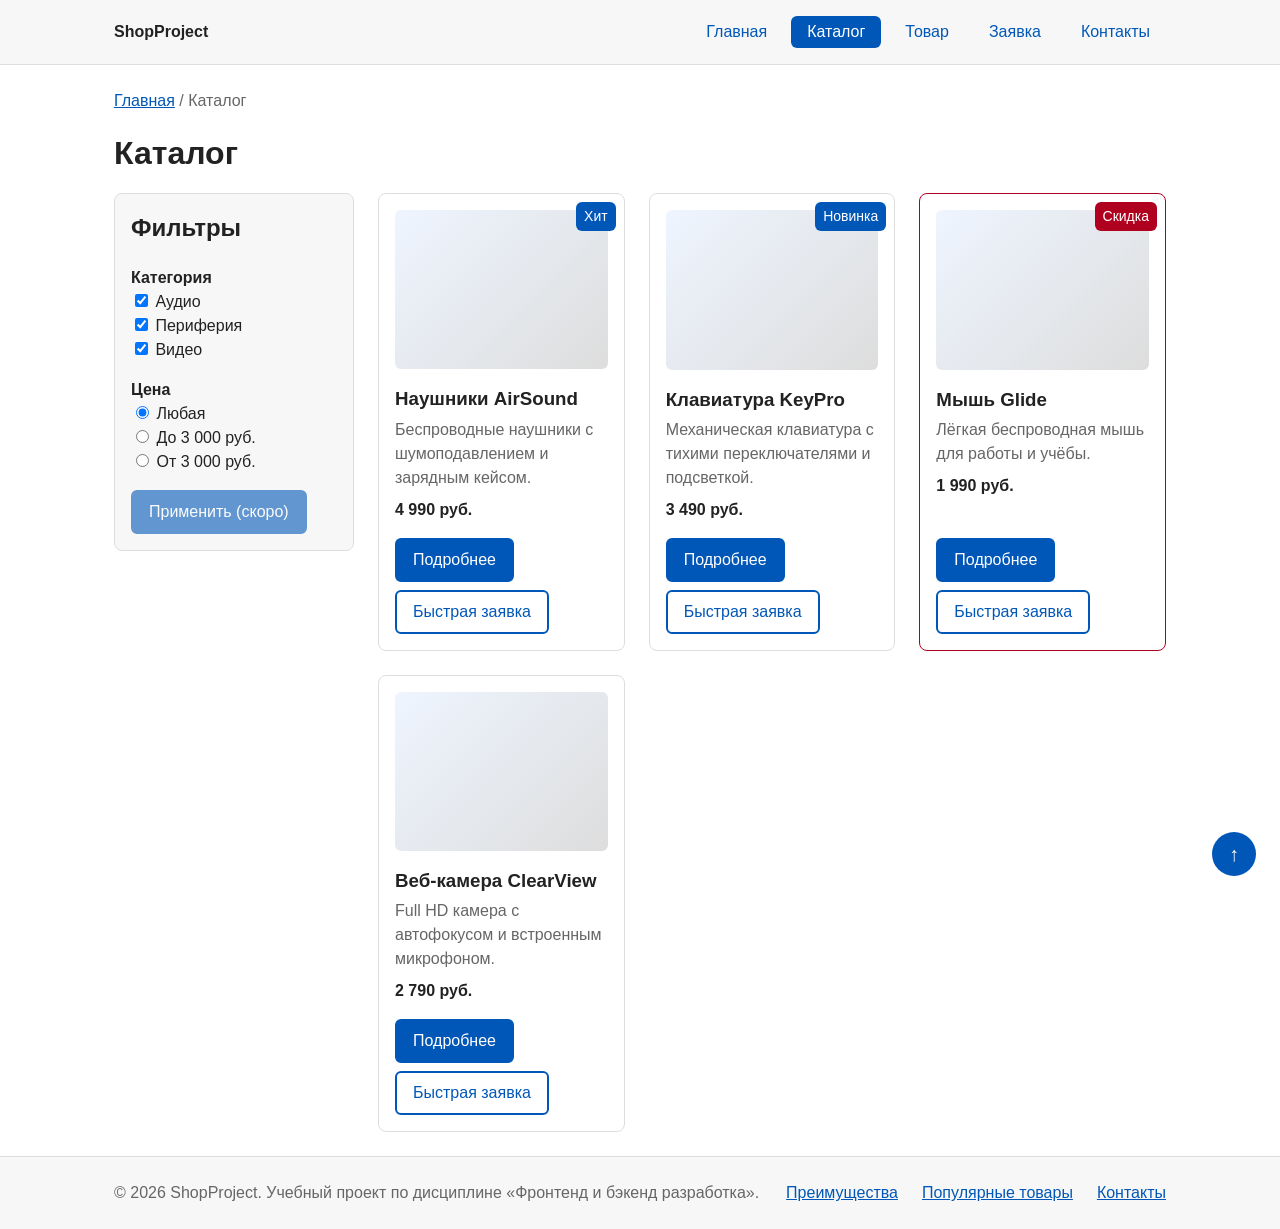
==== catalog.html @ 28d6d58a "feat: add multipage site for KR1" ====
<!DOCTYPE html>
<html lang="ru">
<head>
  <meta charset="UTF-8">
  <meta name="viewport" content="width=device-width, initial-scale=1.0">
  <title>Каталог — ShopProject</title>
  <meta name="description" content="Каталог техники: карточки товаров и фильтры.">
  <link rel="stylesheet" href="css/style.css">
  <script src="js/main.js" defer></script>
</head>
<body id="top">
  <header class="site-header">
    <div class="site-header__inner">
      <a class="site-header__logo" href="index.html">ShopProject</a>
      <nav class="site-nav" aria-label="Основная навигация">
        <ul class="site-nav__list">
          <li class="site-nav__item"><a class="site-nav__link" href="index.html">Главная</a></li>
          <li class="site-nav__item"><a class="site-nav__link site-nav__link--active" href="catalog.html" aria-current="page">Каталог</a></li>
          <li class="site-nav__item"><a class="site-nav__link" href="product.html">Товар</a></li>
          <li class="site-nav__item"><a class="site-nav__link" href="order.html">Заявка</a></li>
          <li class="site-nav__item"><a class="site-nav__link" href="contacts.html">Контакты</a></li>
        </ul>
      </nav>
    </div>
  </header>

  <main class="page">
    <nav class="breadcrumbs" aria-label="Хлебные крошки">
      <a href="index.html">Главная</a> / <span>Каталог</span>
    </nav>
    <h1 class="section__title">Каталог</h1>

    <div class="catalog">
      <aside class="filter-panel" aria-label="Фильтры">
        <h2 class="filter-panel__title">Фильтры</h2>
        <fieldset class="filter-panel__group">
          <legend class="filter-panel__legend">Категория</legend>
          <label class="filter-panel__label"><input type="checkbox" checked> Аудио</label>
          <label class="filter-panel__label"><input type="checkbox" checked> Периферия</label>
          <label class="filter-panel__label"><input type="checkbox" checked> Видео</label>
        </fieldset>
        <fieldset class="filter-panel__group">
          <legend class="filter-panel__legend">Цена</legend>
          <label class="filter-panel__label"><input type="radio" name="price" checked> Любая</label>
          <label class="filter-panel__label"><input type="radio" name="price"> До 3 000 руб.</label>
          <label class="filter-panel__label"><input type="radio" name="price"> От 3 000 руб.</label>
        </fieldset>
        <button class="button button--disabled" type="button" disabled>Применить (скоро)</button>
      </aside>

      <section class="catalog__content" aria-label="Товары">
        <div class="product-grid">
    <article class="product-card">
      <span class="product-card__badge">Хит</span>
      <div class="product-card__image" role="img" aria-label="Фото: Наушники AirSound"></div>
      <h3 class="product-card__title">Наушники AirSound</h3>
      <p class="product-card__description">Беспроводные наушники с шумоподавлением и зарядным кейсом.</p>
      <p class="product-card__price">4 990 руб.</p>
      <div class="product-card__actions">
        <a class="button product-card__button" href="product.html">Подробнее</a>
        <button class="button button--secondary" type="button" data-product="Наушники AirSound">Быстрая заявка</button>
      </div>
    </article>
    <article class="product-card">
      <span class="product-card__badge">Новинка</span>
      <div class="product-card__image" role="img" aria-label="Фото: Клавиатура KeyPro"></div>
      <h3 class="product-card__title">Клавиатура KeyPro</h3>
      <p class="product-card__description">Механическая клавиатура с тихими переключателями и подсветкой.</p>
      <p class="product-card__price">3 490 руб.</p>
      <div class="product-card__actions">
        <a class="button product-card__button" href="product.html">Подробнее</a>
        <button class="button button--secondary" type="button" data-product="Клавиатура KeyPro">Быстрая заявка</button>
      </div>
    </article>
    <article class="product-card product-card--discount">
      <span class="product-card__badge product-card__badge--sale">Скидка</span>
      <div class="product-card__image" role="img" aria-label="Фото: Мышь Glide"></div>
      <h3 class="product-card__title">Мышь Glide</h3>
      <p class="product-card__description">Лёгкая беспроводная мышь для работы и учёбы.</p>
      <p class="product-card__price">1 990 руб.</p>
      <div class="product-card__actions">
        <a class="button product-card__button" href="product.html">Подробнее</a>
        <button class="button button--secondary" type="button" data-product="Мышь Glide">Быстрая заявка</button>
      </div>
    </article>
    <article class="product-card">
      <div class="product-card__image" role="img" aria-label="Фото: Веб-камера ClearView"></div>
      <h3 class="product-card__title">Веб-камера ClearView</h3>
      <p class="product-card__description">Full HD камера с автофокусом и встроенным микрофоном.</p>
      <p class="product-card__price">2 790 руб.</p>
      <div class="product-card__actions">
        <a class="button product-card__button" href="product.html">Подробнее</a>
        <button class="button button--secondary" type="button" data-product="Веб-камера ClearView">Быстрая заявка</button>
      </div>
    </article>
        </div>
        <p class="success-message" data-success hidden>Заявка отправлена. Мы свяжемся с вами.</p>
      </section>
    </div>
  </main>

  <footer class="site-footer" id="contacts">
    <div class="site-footer__inner">
      <p class="site-footer__text">&copy; 2026 ShopProject. Учебный проект по дисциплине «Фронтенд и бэкенд разработка».</p>
      <ul class="site-footer__nav">
        <li><a href="index.html#advantages">Преимущества</a></li>
        <li><a href="index.html#popular">Популярные товары</a></li>
        <li><a href="contacts.html">Контакты</a></li>
      </ul>
    </div>
  </footer>

  <a class="to-top" href="#top" aria-label="Наверх">&uarr;</a>

  <dialog class="order-dialog" id="order-dialog" aria-labelledby="order-dialog-title">
    <h2 class="order-dialog__title" id="order-dialog-title">Быстрая заявка</h2>
    <form class="order-form" action="#" method="post" data-validate novalidate>
      <input type="hidden" name="selected-product">
      <div class="order-form__field">
        <label class="order-form__label" for="dlg-name">Имя</label>
        <input class="order-form__input" id="dlg-name" name="name" type="text" minlength="2" autocomplete="given-name" required>
      </div>
      <div class="order-form__field">
        <label class="order-form__label" for="dlg-email">E-mail</label>
        <input class="order-form__input" id="dlg-email" name="email" type="email" autocomplete="email" required>
      </div>
      <div class="order-form__field order-form__field--checkbox">
        <label class="order-form__label" for="dlg-agree"><input id="dlg-agree" name="agreement" type="checkbox" required> Я согласен на обработку данных</label>
      </div>
      <div class="order-form__actions">
        <button class="button button--secondary" type="button" data-close>Закрыть</button>
        <button class="button" type="submit">Отправить</button>
      </div>
    </form>
  </dialog>
</body>
</html>
---- css/style.css ----
/* ===============================
   1. Переменные проекта
   =============================== */

:root {
  /* Цвета */
  --color-bg: #ffffff;
  --color-text: #222222;
  --color-muted: #666666;
  --color-primary: #0057b8;
  --color-primary-dark: #003f86;
  --color-border: #dddddd;
  --color-surface: #f7f7f7;
  --color-surface-accent: #eef5ff;
  --color-danger: #b00020;
  --color-success: #168a2f;
  --color-success-bg: #eefaf0;
  --color-white: #ffffff;

  /* Отступы */
  --space-xs: 4px;
  --space-sm: 8px;
  --space-md: 16px;
  --space-lg: 24px;
  --space-xl: 32px;

  /* Скругления */
  --radius-sm: 6px;
  --radius-md: 8px;
  --radius-lg: 12px;

  /* Размеры */
  --container-width: 1100px;
  --header-height: 64px;
}


/* ===============================
   2. Базовые стили
   =============================== */

* {
  box-sizing: border-box;
}

html {
  scroll-behavior: smooth;
  scroll-padding-top: calc(var(--header-height) + var(--space-md));
}

body {
  margin: 0;
  font-family: Arial, sans-serif;
  line-height: 1.5;
  color: var(--color-text);
  background-color: var(--color-bg);
}

a {
  color: var(--color-primary);
}

a:hover {
  color: var(--color-primary-dark);
}

a:focus-visible,
button:focus-visible,
input:focus-visible,
select:focus-visible,
textarea:focus-visible {
  outline: 2px solid var(--color-primary);
  outline-offset: 3px;
}

/* Основное содержимое страницы. */
.page {
  max-width: var(--container-width);
  margin: 0 auto;
  padding: var(--space-lg);
}

.section {
  margin-bottom: var(--space-xl);
}

.section__title {
  margin: 0 0 var(--space-md);
}

.breadcrumbs {
  margin-bottom: var(--space-md);
  color: var(--color-muted);
}


/* ===============================
   3. Шапка, навигация, подвал
   =============================== */

/* Sticky-шапка остаётся наверху при прокрутке. */
.site-header {
  position: sticky;
  top: 0;
  z-index: 100;
  background-color: var(--color-surface);
  border-bottom: 1px solid var(--color-border);
}

.site-header__inner {
  display: flex;
  flex-wrap: wrap;
  align-items: center;
  justify-content: space-between;
  gap: var(--space-md);
  max-width: var(--container-width);
  min-height: var(--header-height);
  margin: 0 auto;
  padding: var(--space-sm) var(--space-lg);
}

.site-header__logo {
  font-weight: bold;
  text-decoration: none;
  color: var(--color-text);
}

.site-header__logo:hover {
  color: var(--color-primary);
}

.site-nav__list {
  display: flex;
  flex-wrap: wrap;
  gap: var(--space-sm);
  margin: 0;
  padding: 0;
  list-style: none;
}

.site-nav__link {
  display: block;
  padding: var(--space-xs) var(--space-md);
  border-radius: var(--radius-sm);
  text-decoration: none;
}

.site-nav__link:hover {
  background-color: var(--color-surface-accent);
  color: var(--color-primary-dark);
}

.site-nav__link--active,
.site-nav__link--active:hover {
  background-color: var(--color-primary);
  color: var(--color-white);
}

.site-footer {
  background-color: var(--color-surface);
  border-top: 1px solid var(--color-border);
}

.site-footer__inner {
  display: flex;
  flex-wrap: wrap;
  justify-content: space-between;
  gap: var(--space-md);
  max-width: var(--container-width);
  margin: 0 auto;
  padding: var(--space-lg);
}

.site-footer__text {
  margin: 0;
  color: var(--color-muted);
}

.site-footer__nav {
  display: flex;
  gap: var(--space-lg);
  margin: 0;
  padding: 0;
  list-style: none;
}

/* Фиксированная кнопка «Наверх». */
.to-top {
  position: fixed;
  right: var(--space-lg);
  bottom: var(--space-lg);
  z-index: 90;
  display: flex;
  align-items: center;
  justify-content: center;
  width: 44px;
  height: 44px;
  border-radius: 50%;
  background-color: var(--color-primary);
  color: var(--color-white);
  font-size: 20px;
  text-decoration: none;
}

.to-top:hover {
  background-color: var(--color-primary-dark);
  color: var(--color-white);
}


/* ===============================
   4. Кнопки
   =============================== */

.button {
  display: inline-block;
  padding: var(--space-sm) var(--space-md);
  border: 2px solid var(--color-primary);
  border-radius: var(--radius-sm);
  background-color: var(--color-primary);
  color: var(--color-white);
  font: inherit;
  text-decoration: none;
  cursor: pointer;
}

.button:hover {
  background-color: var(--color-primary-dark);
  border-color: var(--color-primary-dark);
  color: var(--color-white);
}

.button--secondary {
  background-color: var(--color-white);
  color: var(--color-primary);
}

.button--secondary:hover {
  background-color: var(--color-surface-accent);
  color: var(--color-primary-dark);
}

button:disabled,
.button--disabled {
  opacity: 0.6;
  cursor: not-allowed;
}


/* ===============================
   5. Главная страница
   =============================== */

.hero {
  margin-bottom: var(--space-xl);
  padding: var(--space-xl) var(--space-lg);
  background-color: var(--color-surface-accent);
  border-radius: var(--radius-lg);
}

.hero__title {
  margin: 0 0 var(--space-sm);
}

.hero__text {
  max-width: 60ch;
  margin: 0 0 var(--space-lg);
}

.hero__actions {
  display: flex;
  flex-wrap: wrap;
  gap: var(--space-md);
}

.advantages {
  display: grid;
  grid-template-columns: repeat(auto-fit, minmax(220px, 1fr));
  gap: var(--space-md);
  margin: 0;
  padding: 0;
  list-style: none;
}

.advantages__item {
  padding: var(--space-md);
  border-left: 4px solid var(--color-primary);
  background-color: var(--color-surface);
}

.advantages__title {
  margin: 0 0 var(--space-xs);
}

.advantages__item p {
  margin: 0;
}

.aside-info {
  padding: var(--space-lg);
  border-left: 4px solid var(--color-primary);
  background-color: var(--color-surface);
}

.aside-info__title {
  margin-top: 0;
}


/* ===============================
   6. Каталог и карточки товаров
   =============================== */

/* Сложная раскладка Grid: боковая панель фильтров + список товаров. */
.catalog {
  display: grid;
  grid-template-columns: 240px 1fr;
  gap: var(--space-lg);
  align-items: start;
}

/* Sticky-панель фильтров. */
.filter-panel {
  position: sticky;
  top: calc(var(--header-height) + var(--space-md));
  padding: var(--space-md);
  border: 1px solid var(--color-border);
  border-radius: var(--radius-md);
  background-color: var(--color-surface);
}

.filter-panel__title {
  margin-top: 0;
}

.filter-panel__group {
  margin: 0 0 var(--space-md);
  padding: 0;
  border: none;
}

.filter-panel__legend {
  padding: 0;
  font-weight: bold;
}

.filter-panel__label {
  display: block;
}

/* Сетка карточек. */
.product-grid {
  display: grid;
  grid-template-columns: repeat(auto-fill, minmax(240px, 1fr));
  gap: var(--space-lg);
}

/* relative: бейдж внутри карточки позиционируется от неё. */
.product-card {
  position: relative;
  display: flex;
  flex-direction: column;
  padding: var(--space-md);
  border: 1px solid var(--color-border);
  border-radius: var(--radius-md);
  background-color: var(--color-bg);
}

.product-card:hover {
  border-color: var(--color-primary);
}

.product-card--discount {
  border-color: var(--color-danger);
}

.product-card__badge {
  position: absolute;
  top: var(--space-sm);
  right: var(--space-sm);
  z-index: 1;
  padding: var(--space-xs) var(--space-sm);
  border-radius: var(--radius-sm);
  background-color: var(--color-primary);
  color: var(--color-white);
  font-size: 14px;
}

.product-card__badge--sale {
  background-color: var(--color-danger);
}

.product-card__image {
  aspect-ratio: 4 / 3;
  margin-bottom: var(--space-md);
  border-radius: var(--radius-sm);
  background: linear-gradient(135deg, var(--color-surface-accent), var(--color-border));
}

.product-card__title {
  margin: 0 0 var(--space-xs);
}

.product-card__description {
  margin: 0 0 var(--space-sm);
  color: var(--color-muted);
}

.product-card__price {
  margin: 0 0 var(--space-md);
  font-weight: bold;
}

.product-card__actions {
  display: flex;
  flex-wrap: wrap;
  gap: var(--space-sm);
  margin-top: auto;
}


/* ===============================
   7. Страница товара и таблица
   =============================== */

.product-detail {
  display: grid;
  grid-template-columns: 1fr 1fr;
  gap: var(--space-xl);
  margin-bottom: var(--space-xl);
}

.product-detail__image {
  aspect-ratio: 4 / 3;
  border-radius: var(--radius-lg);
  background: linear-gradient(135deg, var(--color-surface-accent), var(--color-border));
}

.product-detail__title {
  margin-top: 0;
}

.product-detail__price {
  font-size: 24px;
  font-weight: bold;
}

.spec-table {
  width: 100%;
  border-collapse: collapse;
}

.spec-table__caption {
  margin-bottom: var(--space-sm);
  font-size: 20px;
  font-weight: bold;
  text-align: left;
}

.spec-table th,
.spec-table td {
  padding: var(--space-sm) var(--space-md);
  border: 1px solid var(--color-border);
  text-align: left;
}

.spec-table thead th {
  background-color: var(--color-primary);
  color: var(--color-white);
}

.spec-table tbody th {
  width: 35%;
  background-color: var(--color-surface);
}


/* ===============================
   8. Форма и модальное окно
   =============================== */

.order-form {
  max-width: 560px;
}

.order-form__field {
  margin-bottom: var(--space-md);
}

.order-form__label {
  display: block;
  margin-bottom: var(--space-xs);
}

.order-form__input {
  width: 100%;
  padding: 10px 12px;
  border: 1px solid var(--color-border);
  border-radius: var(--radius-sm);
  font: inherit;
}

.order-form__input:hover {
  border-color: var(--color-primary);
}

/* Ошибка: селектор из двух классов-частей, чтобы перебить обычную границу. */
.order-form__input[aria-invalid="true"] {
  border-color: var(--color-danger);
}

/* У чекбокса border-color не виден, поэтому подсвечиваем рамкой и текстом. */
.order-form__field--checkbox input[aria-invalid="true"] {
  box-shadow: 0 0 0 2px var(--color-danger);
}

.order-form__label:has(input[aria-invalid="true"]) {
  color: var(--color-danger);
}

.order-form__hint {
  display: block;
  margin-top: var(--space-xs);
  color: var(--color-muted);
}

.order-form__actions {
  display: flex;
  gap: var(--space-md);
  margin-top: var(--space-lg);
}

/* dialog открывается в верхнем слое поверх страницы. */
.order-dialog {
  width: min(100% - 32px, 560px);
  padding: var(--space-lg);
  border: none;
  border-radius: var(--radius-lg);
}

.order-dialog::backdrop {
  background-color: rgba(0, 0, 0, 0.5);
}

.order-dialog__title {
  margin-top: 0;
}

.success-message {
  margin: var(--space-lg) 0;
  padding: var(--space-md);
  border-left: 4px solid var(--color-success);
  background-color: var(--color-success-bg);
}


/* ===============================
   9. Контакты
   =============================== */

.contacts {
  display: grid;
  grid-template-columns: repeat(auto-fit, minmax(280px, 1fr));
  gap: var(--space-lg);
}

.contacts__card {
  padding: var(--space-lg);
  border: 1px solid var(--color-border);
  border-radius: var(--radius-md);
}

.contacts__card--accent {
  border-color: var(--color-primary);
  background-color: var(--color-surface-accent);
}

.contacts__title {
  margin-top: 0;
}

.contacts__list {
  display: grid;
  grid-template-columns: max-content 1fr;
  gap: var(--space-sm) var(--space-lg);
  margin: 0;
}

.contacts__list dt {
  font-weight: bold;
}

.contacts__list dd {
  margin: 0;
}
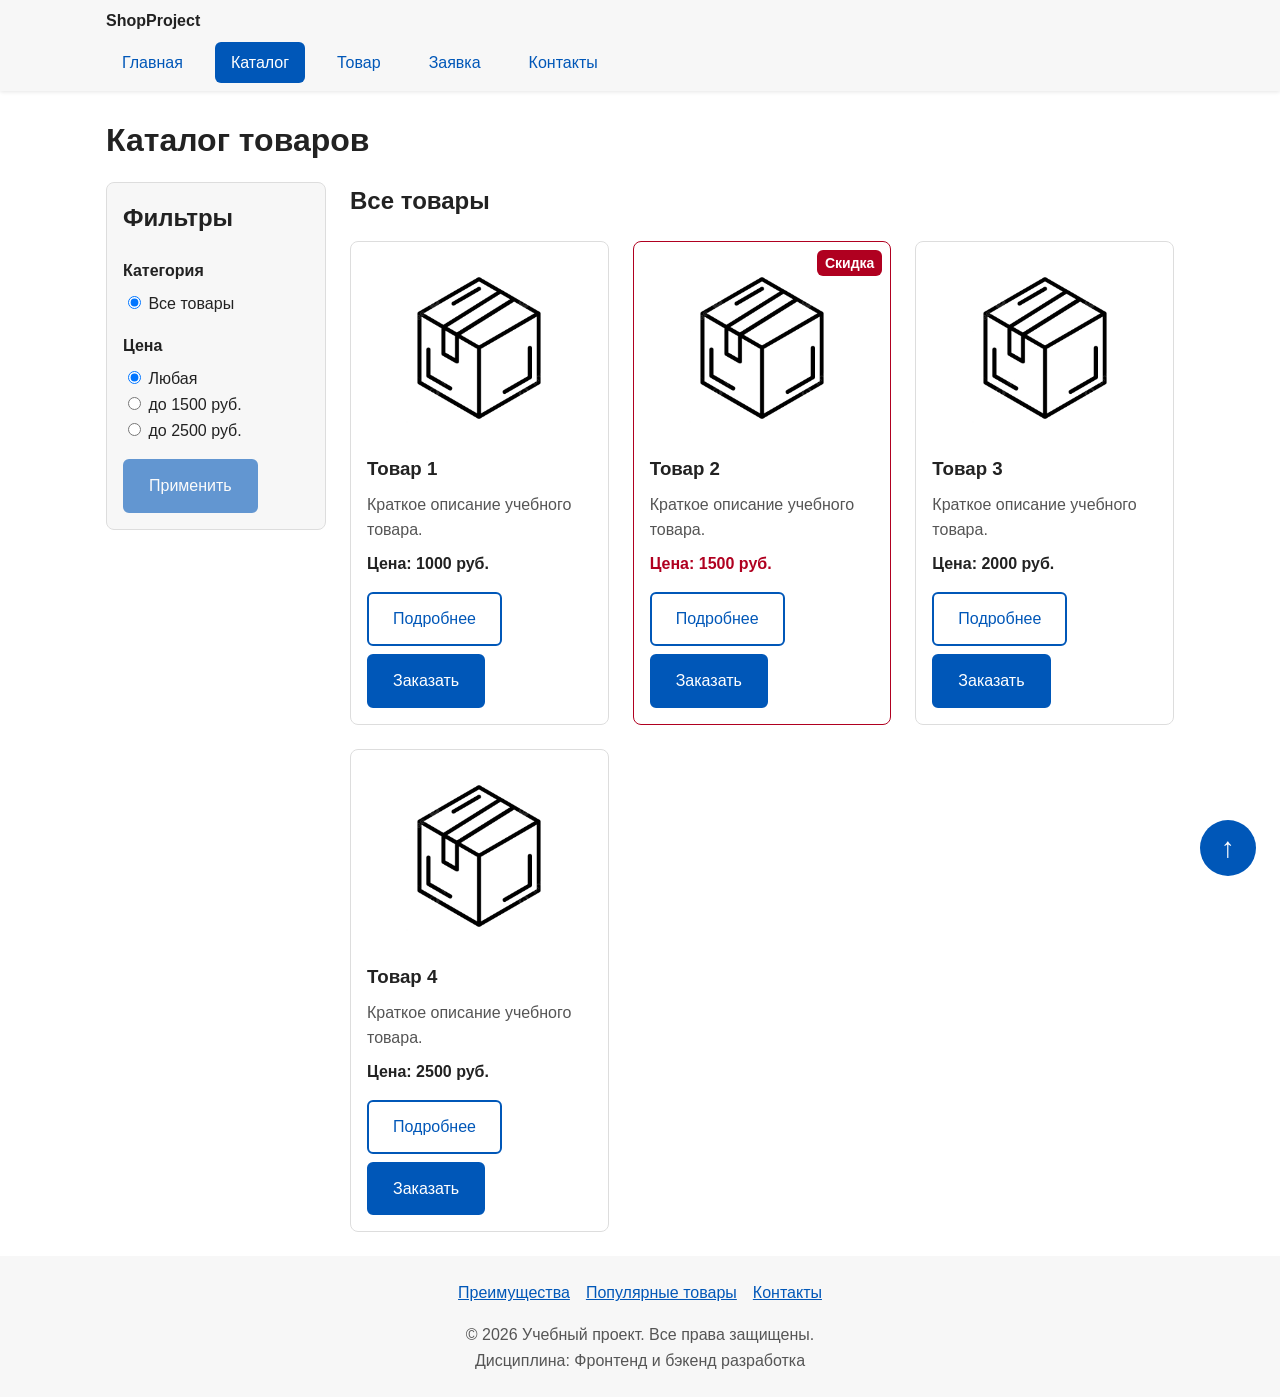
==== commit 4c1bd400: "feat: add catalog, product, order and contacts pages" ====
--- a/catalog.html
+++ b/catalog.html
@@ -3,135 +3,155 @@
 <head>
   <meta charset="UTF-8">
   <meta name="viewport" content="width=device-width, initial-scale=1.0">
-  <title>Каталог — ShopProject</title>
-  <meta name="description" content="Каталог техники: карточки товаров и фильтры.">
+  <title>Каталог — Учебный интернет-магазин</title>
+  <meta name="description" content="Каталог товаров учебного интернет-магазина: карточки товаров и блок фильтров.">
   <link rel="stylesheet" href="css/style.css">
   <script src="js/main.js" defer></script>
 </head>
-<body id="top">
-  <header class="site-header">
+<body>
+  <header class="site-header" id="top">
     <div class="site-header__inner">
       <a class="site-header__logo" href="index.html">ShopProject</a>
       <nav class="site-nav" aria-label="Основная навигация">
         <ul class="site-nav__list">
-          <li class="site-nav__item"><a class="site-nav__link" href="index.html">Главная</a></li>
-          <li class="site-nav__item"><a class="site-nav__link site-nav__link--active" href="catalog.html" aria-current="page">Каталог</a></li>
-          <li class="site-nav__item"><a class="site-nav__link" href="product.html">Товар</a></li>
-          <li class="site-nav__item"><a class="site-nav__link" href="order.html">Заявка</a></li>
-          <li class="site-nav__item"><a class="site-nav__link" href="contacts.html">Контакты</a></li>
+        <li class="site-nav__item"><a class="site-nav__link" href="index.html">Главная</a></li>
+        <li class="site-nav__item"><a class="site-nav__link site-nav__link--active" href="catalog.html" aria-current="page">Каталог</a></li>
+        <li class="site-nav__item"><a class="site-nav__link" href="product.html">Товар</a></li>
+        <li class="site-nav__item"><a class="site-nav__link" href="order.html">Заявка</a></li>
+        <li class="site-nav__item"><a class="site-nav__link" href="contacts.html">Контакты</a></li>
         </ul>
       </nav>
     </div>
   </header>
 
-  <main class="page">
-    <nav class="breadcrumbs" aria-label="Хлебные крошки">
-      <a href="index.html">Главная</a> / <span>Каталог</span>
-    </nav>
-    <h1 class="section__title">Каталог</h1>
+  <main id="main">
+    <h1 class="page-title">Каталог товаров</h1>
 
-    <div class="catalog">
-      <aside class="filter-panel" aria-label="Фильтры">
-        <h2 class="filter-panel__title">Фильтры</h2>
-        <fieldset class="filter-panel__group">
-          <legend class="filter-panel__legend">Категория</legend>
-          <label class="filter-panel__label"><input type="checkbox" checked> Аудио</label>
-          <label class="filter-panel__label"><input type="checkbox" checked> Периферия</label>
-          <label class="filter-panel__label"><input type="checkbox" checked> Видео</label>
-        </fieldset>
-        <fieldset class="filter-panel__group">
-          <legend class="filter-panel__legend">Цена</legend>
-          <label class="filter-panel__label"><input type="radio" name="price" checked> Любая</label>
-          <label class="filter-panel__label"><input type="radio" name="price"> До 3 000 руб.</label>
-          <label class="filter-panel__label"><input type="radio" name="price"> От 3 000 руб.</label>
-        </fieldset>
-        <button class="button button--disabled" type="button" disabled>Применить (скоро)</button>
+    <div class="catalog-layout">
+      <aside class="filters" aria-labelledby="filters-title">
+        <h2 class="filters__title" id="filters-title">Фильтры</h2>
+        <form class="filters__form" action="#" method="get">
+          <fieldset class="filters__group">
+            <legend class="filters__legend">Категория</legend>
+            <label class="filters__option"><input type="radio" name="category" value="all" checked> Все товары</label>
+          </fieldset>
+          <fieldset class="filters__group">
+            <legend class="filters__legend">Цена</legend>
+            <label class="filters__option"><input type="radio" name="price" value="any" checked> Любая</label>
+            <label class="filters__option"><input type="radio" name="price" value="1500"> до 1500 руб.</label>
+            <label class="filters__option"><input type="radio" name="price" value="2500"> до 2500 руб.</label>
+          </fieldset>
+          <button class="button" type="submit" disabled>Применить</button>
+        </form>
       </aside>
 
-      <section class="catalog__content" aria-label="Товары">
+      <section class="catalog" aria-labelledby="catalog-title">
+        <h2 class="catalog__title" id="catalog-title">Все товары</h2>
         <div class="product-grid">
-    <article class="product-card">
-      <span class="product-card__badge">Хит</span>
-      <div class="product-card__image" role="img" aria-label="Фото: Наушники AirSound"></div>
-      <h3 class="product-card__title">Наушники AirSound</h3>
-      <p class="product-card__description">Беспроводные наушники с шумоподавлением и зарядным кейсом.</p>
-      <p class="product-card__price">4 990 руб.</p>
-      <div class="product-card__actions">
-        <a class="button product-card__button" href="product.html">Подробнее</a>
-        <button class="button button--secondary" type="button" data-product="Наушники AirSound">Быстрая заявка</button>
-      </div>
-    </article>
-    <article class="product-card">
-      <span class="product-card__badge">Новинка</span>
-      <div class="product-card__image" role="img" aria-label="Фото: Клавиатура KeyPro"></div>
-      <h3 class="product-card__title">Клавиатура KeyPro</h3>
-      <p class="product-card__description">Механическая клавиатура с тихими переключателями и подсветкой.</p>
-      <p class="product-card__price">3 490 руб.</p>
-      <div class="product-card__actions">
-        <a class="button product-card__button" href="product.html">Подробнее</a>
-        <button class="button button--secondary" type="button" data-product="Клавиатура KeyPro">Быстрая заявка</button>
-      </div>
-    </article>
-    <article class="product-card product-card--discount">
-      <span class="product-card__badge product-card__badge--sale">Скидка</span>
-      <div class="product-card__image" role="img" aria-label="Фото: Мышь Glide"></div>
-      <h3 class="product-card__title">Мышь Glide</h3>
-      <p class="product-card__description">Лёгкая беспроводная мышь для работы и учёбы.</p>
-      <p class="product-card__price">1 990 руб.</p>
-      <div class="product-card__actions">
-        <a class="button product-card__button" href="product.html">Подробнее</a>
-        <button class="button button--secondary" type="button" data-product="Мышь Glide">Быстрая заявка</button>
-      </div>
-    </article>
-    <article class="product-card">
-      <div class="product-card__image" role="img" aria-label="Фото: Веб-камера ClearView"></div>
-      <h3 class="product-card__title">Веб-камера ClearView</h3>
-      <p class="product-card__description">Full HD камера с автофокусом и встроенным микрофоном.</p>
-      <p class="product-card__price">2 790 руб.</p>
-      <div class="product-card__actions">
-        <a class="button product-card__button" href="product.html">Подробнее</a>
-        <button class="button button--secondary" type="button" data-product="Веб-камера ClearView">Быстрая заявка</button>
-      </div>
-    </article>
+      <article class="product-card">
+        <img class="product-card__image" src="images/product.png" alt="Товар 1" width="300" height="200">
+        <h3 class="product-card__title">Товар 1</h3>
+        <p class="product-card__description">Краткое описание учебного товара.</p>
+        <p class="product-card__price">Цена: 1000 руб.</p>
+        <div class="product-card__actions">
+          <a class="button button--secondary" href="product.html">Подробнее</a>
+          <button class="button product-card__button" type="button" data-product="Товар 1">Заказать</button>
         </div>
-        <p class="success-message" data-success hidden>Заявка отправлена. Мы свяжемся с вами.</p>
+      </article>
+      <article class="product-card product-card--discount">
+        <span class="product-card__badge">Скидка</span>
+        <img class="product-card__image" src="images/product.png" alt="Товар 2" width="300" height="200">
+        <h3 class="product-card__title">Товар 2</h3>
+        <p class="product-card__description">Краткое описание учебного товара.</p>
+        <p class="product-card__price">Цена: 1500 руб.</p>
+        <div class="product-card__actions">
+          <a class="button button--secondary" href="product.html">Подробнее</a>
+          <button class="button product-card__button" type="button" data-product="Товар 2">Заказать</button>
+        </div>
+      </article>
+      <article class="product-card">
+        <img class="product-card__image" src="images/product.png" alt="Товар 3" width="300" height="200">
+        <h3 class="product-card__title">Товар 3</h3>
+        <p class="product-card__description">Краткое описание учебного товара.</p>
+        <p class="product-card__price">Цена: 2000 руб.</p>
+        <div class="product-card__actions">
+          <a class="button button--secondary" href="product.html">Подробнее</a>
+          <button class="button product-card__button" type="button" data-product="Товар 3">Заказать</button>
+        </div>
+      </article>
+      <article class="product-card">
+        <img class="product-card__image" src="images/product.png" alt="Товар 4" width="300" height="200">
+        <h3 class="product-card__title">Товар 4</h3>
+        <p class="product-card__description">Краткое описание учебного товара.</p>
+        <p class="product-card__price">Цена: 2500 руб.</p>
+        <div class="product-card__actions">
+          <a class="button button--secondary" href="product.html">Подробнее</a>
+          <button class="button product-card__button" type="button" data-product="Товар 4">Заказать</button>
+        </div>
+      </article>
+        </div>
       </section>
     </div>
   </main>
 
   <footer class="site-footer" id="contacts">
     <div class="site-footer__inner">
-      <p class="site-footer__text">&copy; 2026 ShopProject. Учебный проект по дисциплине «Фронтенд и бэкенд разработка».</p>
-      <ul class="site-footer__nav">
-        <li><a href="index.html#advantages">Преимущества</a></li>
-        <li><a href="index.html#popular">Популярные товары</a></li>
-        <li><a href="contacts.html">Контакты</a></li>
-      </ul>
+      <nav class="site-footer__nav" aria-label="Быстрые ссылки">
+        <a class="site-footer__link" href="index.html#advantages">Преимущества</a>
+        <a class="site-footer__link" href="index.html#popular">Популярные товары</a>
+        <a class="site-footer__link" href="index.html#contacts">Контакты</a>
+      </nav>
+      <p class="site-footer__text">&copy; 2026 Учебный проект. Все права защищены.</p>
+      <p class="site-footer__text">Дисциплина: Фронтенд и бэкенд разработка</p>
     </div>
   </footer>
-
   <a class="to-top" href="#top" aria-label="Наверх">&uarr;</a>
 
   <dialog class="order-dialog" id="order-dialog" aria-labelledby="order-dialog-title">
-    <h2 class="order-dialog__title" id="order-dialog-title">Быстрая заявка</h2>
-    <form class="order-form" action="#" method="post" data-validate novalidate>
-      <input type="hidden" name="selected-product">
-      <div class="order-form__field">
-        <label class="order-form__label" for="dlg-name">Имя</label>
-        <input class="order-form__input" id="dlg-name" name="name" type="text" minlength="2" autocomplete="given-name" required>
-      </div>
-      <div class="order-form__field">
-        <label class="order-form__label" for="dlg-email">E-mail</label>
-        <input class="order-form__input" id="dlg-email" name="email" type="email" autocomplete="email" required>
-      </div>
-      <div class="order-form__field order-form__field--checkbox">
-        <label class="order-form__label" for="dlg-agree"><input id="dlg-agree" name="agreement" type="checkbox" required> Я согласен на обработку данных</label>
-      </div>
-      <div class="order-form__actions">
-        <button class="button button--secondary" type="button" data-close>Закрыть</button>
-        <button class="button" type="submit">Отправить</button>
-      </div>
-    </form>
+    <h2 class="order-dialog__title" id="order-dialog-title">Оформление заявки</h2>
+    <form class="order-form" id="dlg-form" action="#" method="post">
+    <input id="selected-product" name="selected-product" type="hidden">
+    <div class="order-form__field">
+      <label class="order-form__label" for="dlg-name">Имя</label>
+      <input class="order-form__input" id="dlg-name" name="name" type="text" placeholder="Введите ваше имя" minlength="2" autocomplete="given-name" required>
+    </div>
+    <div class="order-form__field">
+      <label class="order-form__label" for="dlg-email">E-mail</label>
+      <input class="order-form__input" id="dlg-email" name="email" type="email" placeholder="example@mail.ru" autocomplete="email" required>
+    </div>
+    <div class="order-form__field">
+      <label class="order-form__label" for="dlg-phone">Телефон</label>
+      <input class="order-form__input" id="dlg-phone" name="phone" type="tel" inputmode="tel" placeholder="+7 (900) 000-00-00" pattern="^\+7 \(\d{3}\) \d{3}-\d{2}-\d{2}$" autocomplete="tel" required>
+      <small class="order-form__hint">Формат: +7 (900) 000-00-00</small>
+    </div>
+    <div class="order-form__field">
+      <label class="order-form__label" for="dlg-date">Дата связи</label>
+      <input class="order-form__input" id="dlg-date" name="date" type="date">
+    </div>
+    <div class="order-form__field">
+      <label class="order-form__label" for="dlg-topic">Тема заявки</label>
+      <select class="order-form__input" id="dlg-topic" name="topic" required>
+        <option value="">Выберите тему</option>
+        <option value="product">Заказ товара</option>
+        <option value="consultation">Консультация</option>
+        <option value="delivery">Доставка</option>
+      </select>
+    </div>
+    <div class="order-form__field">
+      <label class="order-form__label" for="dlg-comment">Комментарий</label>
+      <textarea class="order-form__input" id="dlg-comment" name="comment" rows="4" placeholder="Укажите дополнительную информацию"></textarea>
+    </div>
+    <div class="order-form__field order-form__field--checkbox">
+      <input id="dlg-agreement" name="agreement" type="checkbox" required>
+      <label class="order-form__label" for="dlg-agreement">Я согласен на обработку данных</label>
+    </div>
+    <div class="order-form__actions">
+      <button class="button button--secondary" type="button" id="close-order-dialog">Закрыть</button>
+      <button class="button" type="submit">Отправить заявку</button>
+    </div>
+  </form>
   </dialog>
+
+  <p class="success-message" id="success-message" role="status" hidden>Форма успешно отправлена!</p>
 </body>
 </html>
--- a/css/style.css
+++ b/css/style.css
@@ -1,71 +1,58 @@
-/* ===============================
-   1. Переменные проекта
-   =============================== */
-
+/* ===== Переменные ===== */
 :root {
-  /* Цвета */
   --color-bg: #ffffff;
+  --color-surface: #f7f7f7;
+  --color-hero: #eef5ff;
   --color-text: #222222;
-  --color-muted: #666666;
+  --color-muted: #555555;
   --color-primary: #0057b8;
   --color-primary-dark: #003f86;
   --color-border: #dddddd;
-  --color-surface: #f7f7f7;
-  --color-surface-accent: #eef5ff;
   --color-danger: #b00020;
-  --color-success: #168a2f;
-  --color-success-bg: #eefaf0;
-  --color-white: #ffffff;
-
-  /* Отступы */
-  --space-xs: 4px;
+  --color-success: #1b6e3c;
   --space-sm: 8px;
   --space-md: 16px;
   --space-lg: 24px;
-  --space-xl: 32px;
-
-  /* Скругления */
   --radius-sm: 6px;
   --radius-md: 8px;
-  --radius-lg: 12px;
-
-  /* Размеры */
-  --container-width: 1100px;
-  --header-height: 64px;
-}
-
-
-/* ===============================
-   2. Базовые стили
-   =============================== */
-
-* {
+}
+
+/* ===== Базовые стили ===== */
+*,
+*::before,
+*::after {
   box-sizing: border-box;
 }
 
 html {
   scroll-behavior: smooth;
-  scroll-padding-top: calc(var(--header-height) + var(--space-md));
+  scroll-padding-top: 130px;
 }
 
 body {
+  display: flex;
+  flex-direction: column;
+  min-height: 100vh;
   margin: 0;
   font-family: Arial, sans-serif;
-  line-height: 1.5;
   color: var(--color-text);
   background-color: var(--color-bg);
+  line-height: 1.6;
+}
+
+main {
+  flex: 1;
+  width: 100%;
+  max-width: 1100px;
+  margin: 0 auto;
+  padding: var(--space-lg) var(--space-md);
 }
 
 a {
   color: var(--color-primary);
 }
 
-a:hover {
-  color: var(--color-primary-dark);
-}
-
 a:focus-visible,
-button:focus-visible,
 input:focus-visible,
 select:focus-visible,
 textarea:focus-visible {
@@ -73,66 +60,34 @@
   outline-offset: 3px;
 }
 
-/* Основное содержимое страницы. */
-.page {
-  max-width: var(--container-width);
-  margin: 0 auto;
-  padding: var(--space-lg);
-}
-
-.section {
-  margin-bottom: var(--space-xl);
-}
-
-.section__title {
-  margin: 0 0 var(--space-md);
-}
-
-.breadcrumbs {
-  margin-bottom: var(--space-md);
-  color: var(--color-muted);
-}
-
-
-/* ===============================
-   3. Шапка, навигация, подвал
-   =============================== */
-
-/* Sticky-шапка остаётся наверху при прокрутке. */
+/* ===== Шапка (sticky) ===== */
 .site-header {
   position: sticky;
   top: 0;
   z-index: 100;
   background-color: var(--color-surface);
-  border-bottom: 1px solid var(--color-border);
+  box-shadow: 0 1px 4px rgba(0, 0, 0, 0.1);
 }
 
 .site-header__inner {
+  max-width: 1100px;
+  margin: 0 auto;
+  padding: var(--space-sm) var(--space-md);
+}
+
+.site-header__logo {
+  display: inline-block;
+  margin-bottom: var(--space-sm);
+  font-weight: 700;
+  color: var(--color-text);
+  text-decoration: none;
+}
+
+/* ===== Навигация (Flexbox) ===== */
+.site-nav__list {
   display: flex;
   flex-wrap: wrap;
-  align-items: center;
-  justify-content: space-between;
   gap: var(--space-md);
-  max-width: var(--container-width);
-  min-height: var(--header-height);
-  margin: 0 auto;
-  padding: var(--space-sm) var(--space-lg);
-}
-
-.site-header__logo {
-  font-weight: bold;
-  text-decoration: none;
-  color: var(--color-text);
-}
-
-.site-header__logo:hover {
-  color: var(--color-primary);
-}
-
-.site-nav__list {
-  display: flex;
-  flex-wrap: wrap;
-  gap: var(--space-sm);
   margin: 0;
   padding: 0;
   list-style: none;
@@ -140,300 +95,404 @@
 
 .site-nav__link {
   display: block;
-  padding: var(--space-xs) var(--space-md);
+  padding: var(--space-sm) var(--space-md);
+  text-decoration: none;
   border-radius: var(--radius-sm);
-  text-decoration: none;
 }
 
 .site-nav__link:hover {
-  background-color: var(--color-surface-accent);
-  color: var(--color-primary-dark);
-}
-
-.site-nav__link--active,
+  background-color: var(--color-hero);
+}
+
+.site-nav__link--active {
+  color: #ffffff;
+  background-color: var(--color-primary);
+}
+
 .site-nav__link--active:hover {
-  background-color: var(--color-primary);
-  color: var(--color-white);
-}
-
+  background-color: var(--color-primary-dark);
+}
+
+/* ===== Подвал ===== */
 .site-footer {
+  padding: var(--space-lg) var(--space-md);
+  text-align: center;
+  color: var(--color-muted);
   background-color: var(--color-surface);
-  border-top: 1px solid var(--color-border);
-}
-
-.site-footer__inner {
-  display: flex;
+}
+
+.site-footer__nav {
+  display: flex;
+  justify-content: center;
   flex-wrap: wrap;
-  justify-content: space-between;
   gap: var(--space-md);
-  max-width: var(--container-width);
-  margin: 0 auto;
-  padding: var(--space-lg);
+  margin-bottom: var(--space-md);
 }
 
 .site-footer__text {
   margin: 0;
+}
+
+/* ===== Кнопки ===== */
+.button {
+  display: inline-block;
+  padding: 12px var(--space-lg);
+  font: inherit;
+  color: #ffffff;
+  text-decoration: none;
+  background-color: var(--color-primary);
+  border: 2px solid var(--color-primary);
+  border-radius: var(--radius-sm);
+  cursor: pointer;
+}
+
+.button:hover {
+  background-color: var(--color-primary-dark);
+  border-color: var(--color-primary-dark);
+}
+
+.button:focus-visible {
+  outline: 2px solid var(--color-primary);
+  outline-offset: 3px;
+}
+
+.button--secondary {
+  color: var(--color-primary);
+  background-color: transparent;
+}
+
+.button--secondary:hover {
+  color: #ffffff;
+}
+
+button:disabled,
+.button--disabled {
+  opacity: 0.6;
+  cursor: not-allowed;
+}
+
+button:disabled:hover {
+  background-color: var(--color-primary);
+  border-color: var(--color-primary);
+}
+
+/* ===== Секции ===== */
+.hero {
+  padding: var(--space-lg) calc(var(--space-lg) + 6px);
+  margin-bottom: var(--space-lg);
+  background-color: var(--color-hero);
+  border-radius: var(--radius-md);
+}
+
+.hero__title {
+  margin-top: 0;
+}
+
+.section {
+  margin-bottom: var(--space-lg);
+}
+
+.section__title,
+.page-title {
+  margin: 0 0 var(--space-md);
+}
+
+.advantages {
+  padding-left: var(--space-lg);
+}
+
+.aside-info {
+  padding: var(--space-md) var(--space-lg);
+  background-color: var(--color-surface);
+  border-left: 4px solid var(--color-primary);
+}
+
+.aside-info__title {
+  margin-top: 0;
+}
+
+/* ===== Карточки (Grid + позиционирование) ===== */
+.product-grid {
+  display: grid;
+  grid-template-columns: repeat(auto-fit, minmax(220px, 1fr));
+  gap: var(--space-lg);
+}
+
+.product-card {
+  position: relative;
+  display: flex;
+  flex-direction: column;
+  padding: var(--space-md);
+  border: 1px solid var(--color-border);
+  border-radius: var(--radius-md);
+}
+
+.product-card:hover {
+  border-color: var(--color-primary);
+}
+
+.product-card__image {
+  display: block;
+  width: 100%;
+  height: 180px;
+  margin-bottom: var(--space-md);
+  object-fit: contain;
+  background-color: var(--color-bg);
+}
+
+.product-card__title {
+  margin: 0 0 var(--space-sm);
+}
+
+.product-card__description {
+  margin: 0 0 var(--space-sm);
   color: var(--color-muted);
 }
 
-.site-footer__nav {
-  display: flex;
-  gap: var(--space-lg);
+.product-card__price {
+  margin: 0 0 var(--space-md);
+  font-weight: 700;
+}
+
+.product-card__actions {
+  display: flex;
+  flex-wrap: wrap;
+  gap: var(--space-sm);
+  margin-top: auto;
+}
+
+.product-card__badge {
+  position: absolute;
+  top: var(--space-sm);
+  right: var(--space-sm);
+  padding: 2px var(--space-sm);
+  font-size: 0.875rem;
+  font-weight: 700;
+  color: #ffffff;
+  background-color: var(--color-danger);
+  border-radius: var(--radius-sm);
+}
+
+.product-card--discount {
+  border-color: var(--color-danger);
+}
+
+.product-card--discount:hover {
+  border-color: var(--color-danger);
+}
+
+.product-card--discount .product-card__price {
+  color: var(--color-danger);
+}
+
+/* ===== Таблица ===== */
+.table-wrap {
+  overflow-x: auto;
+}
+
+.data-table {
+  width: 100%;
+  border-collapse: collapse;
+}
+
+.data-table__caption {
+  padding: var(--space-sm) 0;
+  font-weight: 700;
+  text-align: left;
+}
+
+.data-table th,
+.data-table td {
+  padding: var(--space-sm) var(--space-md);
+  text-align: left;
+  border: 1px solid var(--color-border);
+}
+
+.data-table thead th {
+  color: #ffffff;
+  background-color: var(--color-primary);
+}
+
+.data-table tbody th {
+  background-color: var(--color-surface);
+}
+
+.data-table tbody tr:hover td {
+  background-color: var(--color-hero);
+}
+
+/* ===== Форма ===== */
+.order-form {
+  max-width: 560px;
+}
+
+.order-form__field {
+  display: flex;
+  flex-direction: column;
+  gap: 4px;
+  margin-bottom: var(--space-md);
+}
+
+.order-form__field--checkbox {
+  flex-direction: row;
+  align-items: center;
+  gap: var(--space-sm);
+}
+
+.order-form__label {
+  font-weight: 700;
+}
+
+.order-form__input {
+  width: 100%;
+  padding: 10px 12px;
+  font: inherit;
+  border: 1px solid var(--color-muted);
+  border-radius: var(--radius-sm);
+}
+
+.order-form__input:hover {
+  border-color: var(--color-primary);
+}
+
+.order-form__input:user-invalid {
+  border-color: var(--color-danger);
+}
+
+.order-form__hint {
+  color: var(--color-muted);
+}
+
+.order-form__actions {
+  display: flex;
+  flex-wrap: wrap;
+  gap: var(--space-sm);
+}
+
+/* ===== Модальное окно (<dialog>) ===== */
+.order-dialog {
+  width: min(560px, 92vw);
+  max-height: 92vh;
+  padding: var(--space-lg);
+  border: 0;
+  border-radius: var(--radius-md);
+}
+
+.order-dialog::backdrop {
+  background-color: rgba(0, 0, 0, 0.55);
+}
+
+.order-dialog__title {
+  margin-top: 0;
+}
+
+/* ===== Контакты ===== */
+.contact-list {
+  display: grid;
+  grid-template-columns: max-content 1fr;
+  gap: var(--space-sm) var(--space-lg);
+  margin: 0 0 var(--space-lg);
+}
+
+.contact-list__term {
+  font-weight: 700;
+}
+
+.contact-list__value {
   margin: 0;
-  padding: 0;
-  list-style: none;
-}
-
-/* Фиксированная кнопка «Наверх». */
+}
+
+/* ===== Фиксированные элементы ===== */
 .to-top {
   position: fixed;
   right: var(--space-lg);
   bottom: var(--space-lg);
   z-index: 90;
   display: flex;
+  justify-content: center;
   align-items: center;
-  justify-content: center;
-  width: 44px;
-  height: 44px;
+  width: 56px;
+  height: 56px;
+  font-size: 1.75rem;
+  color: #ffffff;
+  text-decoration: none;
+  background-color: var(--color-primary);
   border-radius: 50%;
-  background-color: var(--color-primary);
-  color: var(--color-white);
-  font-size: 20px;
-  text-decoration: none;
 }
 
 .to-top:hover {
   background-color: var(--color-primary-dark);
-  color: var(--color-white);
-}
-
-
-/* ===============================
-   4. Кнопки
-   =============================== */
-
-.button {
-  display: inline-block;
-  padding: var(--space-sm) var(--space-md);
-  border: 2px solid var(--color-primary);
-  border-radius: var(--radius-sm);
-  background-color: var(--color-primary);
-  color: var(--color-white);
-  font: inherit;
-  text-decoration: none;
-  cursor: pointer;
-}
-
-.button:hover {
-  background-color: var(--color-primary-dark);
-  border-color: var(--color-primary-dark);
-  color: var(--color-white);
-}
-
-.button--secondary {
-  background-color: var(--color-white);
-  color: var(--color-primary);
-}
-
-.button--secondary:hover {
-  background-color: var(--color-surface-accent);
-  color: var(--color-primary-dark);
-}
-
-button:disabled,
-.button--disabled {
-  opacity: 0.6;
-  cursor: not-allowed;
-}
-
-
-/* ===============================
-   5. Главная страница
-   =============================== */
-
-.hero {
-  margin-bottom: var(--space-xl);
-  padding: var(--space-xl) var(--space-lg);
-  background-color: var(--color-surface-accent);
-  border-radius: var(--radius-lg);
-}
-
-.hero__title {
-  margin: 0 0 var(--space-sm);
-}
-
-.hero__text {
-  max-width: 60ch;
-  margin: 0 0 var(--space-lg);
-}
-
-.hero__actions {
-  display: flex;
-  flex-wrap: wrap;
-  gap: var(--space-md);
-}
-
-.advantages {
+}
+
+.success-message {
+  position: fixed;
+  left: 50%;
+  bottom: var(--space-lg);
+  z-index: 200;
+  margin: 0;
+  padding: var(--space-md) var(--space-lg);
+  color: #ffffff;
+  background-color: var(--color-success);
+  border-radius: var(--radius-md);
+  transform: translateX(-50%);
+}
+
+.success-message[hidden] {
+  display: none;
+}
+
+/* ===== Каталог: фильтры + карточки (сложный Grid-блок) ===== */
+.catalog-layout {
   display: grid;
-  grid-template-columns: repeat(auto-fit, minmax(220px, 1fr));
-  gap: var(--space-md);
-  margin: 0;
-  padding: 0;
-  list-style: none;
-}
-
-.advantages__item {
-  padding: var(--space-md);
-  border-left: 4px solid var(--color-primary);
-  background-color: var(--color-surface);
-}
-
-.advantages__title {
-  margin: 0 0 var(--space-xs);
-}
-
-.advantages__item p {
-  margin: 0;
-}
-
-.aside-info {
-  padding: var(--space-lg);
-  border-left: 4px solid var(--color-primary);
-  background-color: var(--color-surface);
-}
-
-.aside-info__title {
-  margin-top: 0;
-}
-
-
-/* ===============================
-   6. Каталог и карточки товаров
-   =============================== */
-
-/* Сложная раскладка Grid: боковая панель фильтров + список товаров. */
-.catalog {
-  display: grid;
-  grid-template-columns: 240px 1fr;
+  grid-template-columns: 220px 1fr;
   gap: var(--space-lg);
   align-items: start;
 }
 
-/* Sticky-панель фильтров. */
-.filter-panel {
+.filters {
   position: sticky;
-  top: calc(var(--header-height) + var(--space-md));
+  top: 130px;
   padding: var(--space-md);
+  background-color: var(--color-surface);
   border: 1px solid var(--color-border);
   border-radius: var(--radius-md);
-  background-color: var(--color-surface);
-}
-
-.filter-panel__title {
+}
+
+.filters__title,
+.catalog__title {
   margin-top: 0;
 }
 
-.filter-panel__group {
+.filters__group {
   margin: 0 0 var(--space-md);
   padding: 0;
-  border: none;
-}
-
-.filter-panel__legend {
+  border: 0;
+}
+
+.filters__legend {
+  margin-bottom: var(--space-sm);
   padding: 0;
-  font-weight: bold;
-}
-
-.filter-panel__label {
+  font-weight: 700;
+}
+
+.filters__option {
   display: block;
 }
 
-/* Сетка карточек. */
-.product-grid {
-  display: grid;
-  grid-template-columns: repeat(auto-fill, minmax(240px, 1fr));
-  gap: var(--space-lg);
-}
-
-/* relative: бейдж внутри карточки позиционируется от неё. */
-.product-card {
-  position: relative;
-  display: flex;
-  flex-direction: column;
-  padding: var(--space-md);
-  border: 1px solid var(--color-border);
-  border-radius: var(--radius-md);
-  background-color: var(--color-bg);
-}
-
-.product-card:hover {
-  border-color: var(--color-primary);
-}
-
-.product-card--discount {
-  border-color: var(--color-danger);
-}
-
-.product-card__badge {
-  position: absolute;
-  top: var(--space-sm);
-  right: var(--space-sm);
-  z-index: 1;
-  padding: var(--space-xs) var(--space-sm);
-  border-radius: var(--radius-sm);
-  background-color: var(--color-primary);
-  color: var(--color-white);
-  font-size: 14px;
-}
-
-.product-card__badge--sale {
-  background-color: var(--color-danger);
-}
-
-.product-card__image {
-  aspect-ratio: 4 / 3;
-  margin-bottom: var(--space-md);
-  border-radius: var(--radius-sm);
-  background: linear-gradient(135deg, var(--color-surface-accent), var(--color-border));
-}
-
-.product-card__title {
-  margin: 0 0 var(--space-xs);
-}
-
-.product-card__description {
-  margin: 0 0 var(--space-sm);
-  color: var(--color-muted);
-}
-
-.product-card__price {
-  margin: 0 0 var(--space-md);
-  font-weight: bold;
-}
-
-.product-card__actions {
-  display: flex;
-  flex-wrap: wrap;
-  gap: var(--space-sm);
-  margin-top: auto;
-}
-
-
-/* ===============================
-   7. Страница товара и таблица
-   =============================== */
-
+/* ===== Карточка товара ===== */
 .product-detail {
   display: grid;
   grid-template-columns: 1fr 1fr;
-  gap: var(--space-xl);
-  margin-bottom: var(--space-xl);
+  gap: var(--space-lg);
+  align-items: start;
+  margin-bottom: var(--space-lg);
 }
 
 .product-detail__image {
-  aspect-ratio: 4 / 3;
-  border-radius: var(--radius-lg);
-  background: linear-gradient(135deg, var(--color-surface-accent), var(--color-border));
+  width: 100%;
+  height: auto;
+  max-height: 360px;
+  object-fit: contain;
 }
 
 .product-detail__title {
@@ -441,155 +500,17 @@
 }
 
 .product-detail__price {
-  font-size: 24px;
-  font-weight: bold;
-}
-
-.spec-table {
-  width: 100%;
-  border-collapse: collapse;
-}
-
-.spec-table__caption {
-  margin-bottom: var(--space-sm);
-  font-size: 20px;
-  font-weight: bold;
-  text-align: left;
-}
-
-.spec-table th,
-.spec-table td {
-  padding: var(--space-sm) var(--space-md);
-  border: 1px solid var(--color-border);
-  text-align: left;
-}
-
-.spec-table thead th {
-  background-color: var(--color-primary);
-  color: var(--color-white);
-}
-
-.spec-table tbody th {
-  width: 35%;
-  background-color: var(--color-surface);
-}
-
-
-/* ===============================
-   8. Форма и модальное окно
-   =============================== */
-
-.order-form {
-  max-width: 560px;
-}
-
-.order-form__field {
-  margin-bottom: var(--space-md);
-}
-
-.order-form__label {
-  display: block;
-  margin-bottom: var(--space-xs);
-}
-
-.order-form__input {
-  width: 100%;
-  padding: 10px 12px;
-  border: 1px solid var(--color-border);
-  border-radius: var(--radius-sm);
-  font: inherit;
-}
-
-.order-form__input:hover {
-  border-color: var(--color-primary);
-}
-
-/* Ошибка: селектор из двух классов-частей, чтобы перебить обычную границу. */
-.order-form__input[aria-invalid="true"] {
-  border-color: var(--color-danger);
-}
-
-/* У чекбокса border-color не виден, поэтому подсвечиваем рамкой и текстом. */
-.order-form__field--checkbox input[aria-invalid="true"] {
-  box-shadow: 0 0 0 2px var(--color-danger);
-}
-
-.order-form__label:has(input[aria-invalid="true"]) {
-  color: var(--color-danger);
-}
-
-.order-form__hint {
-  display: block;
-  margin-top: var(--space-xs);
-  color: var(--color-muted);
-}
-
-.order-form__actions {
-  display: flex;
-  gap: var(--space-md);
-  margin-top: var(--space-lg);
-}
-
-/* dialog открывается в верхнем слое поверх страницы. */
-.order-dialog {
-  width: min(100% - 32px, 560px);
-  padding: var(--space-lg);
-  border: none;
-  border-radius: var(--radius-lg);
-}
-
-.order-dialog::backdrop {
-  background-color: rgba(0, 0, 0, 0.5);
-}
-
-.order-dialog__title {
-  margin-top: 0;
-}
-
-.success-message {
-  margin: var(--space-lg) 0;
-  padding: var(--space-md);
-  border-left: 4px solid var(--color-success);
-  background-color: var(--color-success-bg);
-}
-
-
-/* ===============================
-   9. Контакты
-   =============================== */
-
-.contacts {
-  display: grid;
-  grid-template-columns: repeat(auto-fit, minmax(280px, 1fr));
-  gap: var(--space-lg);
-}
-
-.contacts__card {
-  padding: var(--space-lg);
-  border: 1px solid var(--color-border);
-  border-radius: var(--radius-md);
-}
-
-.contacts__card--accent {
-  border-color: var(--color-primary);
-  background-color: var(--color-surface-accent);
-}
-
-.contacts__title {
-  margin-top: 0;
-}
-
-.contacts__list {
-  display: grid;
-  grid-template-columns: max-content 1fr;
-  gap: var(--space-sm) var(--space-lg);
-  margin: 0;
-}
-
-.contacts__list dt {
-  font-weight: bold;
-}
-
-.contacts__list dd {
-  margin: 0;
-}
+  font-size: 1.5rem;
+  font-weight: 700;
+}
+
+@media (max-width: 720px) {
+  .catalog-layout,
+  .product-detail {
+    grid-template-columns: 1fr;
+  }
+
+  .filters {
+    position: static;
+  }
+}
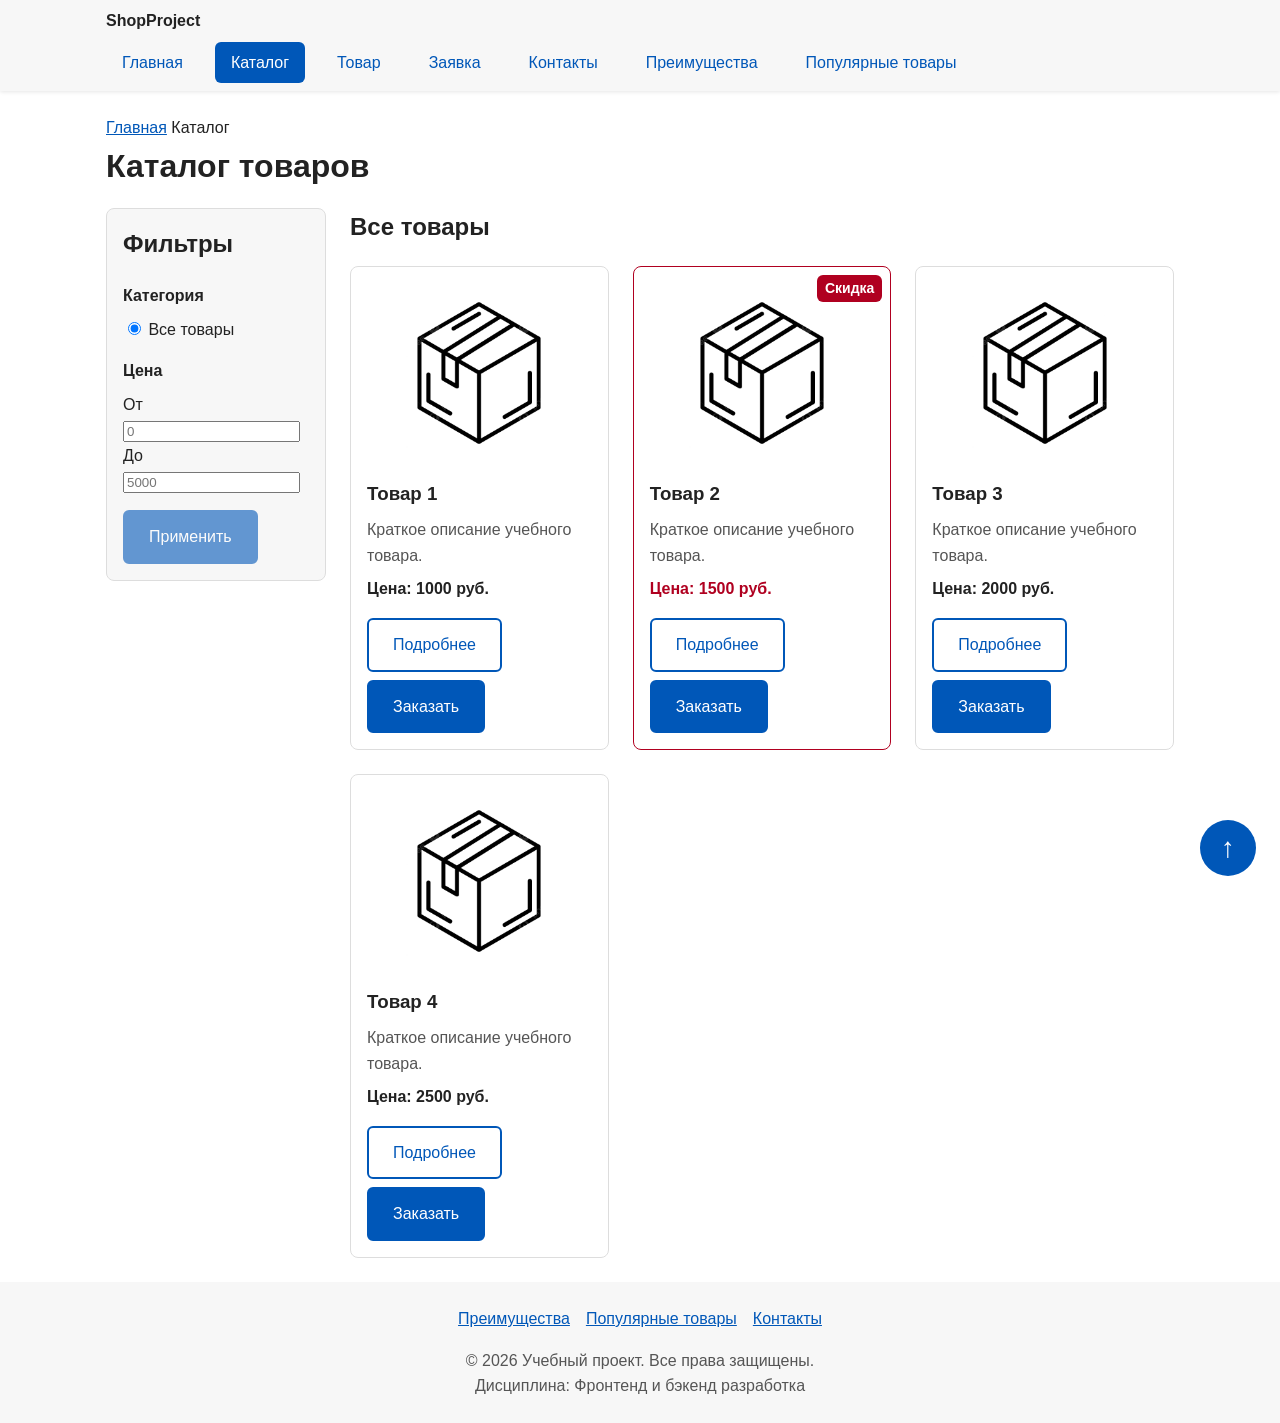
==== commit 9f6db68a: "feat: add catalog page with filters Breadcrumbs, filters block (aside) with price from and to fields" ====
--- a/catalog.html
+++ b/catalog.html
@@ -19,12 +19,18 @@
         <li class="site-nav__item"><a class="site-nav__link" href="product.html">Товар</a></li>
         <li class="site-nav__item"><a class="site-nav__link" href="order.html">Заявка</a></li>
         <li class="site-nav__item"><a class="site-nav__link" href="contacts.html">Контакты</a></li>
+        <li class="site-nav__item"><a class="site-nav__link" href="index.html#advantages">Преимущества</a></li>
+        <li class="site-nav__item"><a class="site-nav__link" href="index.html#popular">Популярные товары</a></li>
         </ul>
       </nav>
     </div>
   </header>
 
   <main id="main">
+    <nav class="breadcrumbs" aria-label="Хлебные крошки">
+      <a class="breadcrumbs__link" href="index.html">Главная</a>
+      <span class="breadcrumbs__current">Каталог</span>
+    </nav>
     <h1 class="page-title">Каталог товаров</h1>
 
     <div class="catalog-layout">
@@ -37,9 +43,10 @@
           </fieldset>
           <fieldset class="filters__group">
             <legend class="filters__legend">Цена</legend>
-            <label class="filters__option"><input type="radio" name="price" value="any" checked> Любая</label>
-            <label class="filters__option"><input type="radio" name="price" value="1500"> до 1500 руб.</label>
-            <label class="filters__option"><input type="radio" name="price" value="2500"> до 2500 руб.</label>
+            <label class="filters__label" for="price-from">От</label>
+            <input class="filters__input" id="price-from" name="price-from" type="number" min="0" placeholder="0">
+            <label class="filters__label" for="price-to">До</label>
+            <input class="filters__input" id="price-to" name="price-to" type="number" min="0" placeholder="5000">
           </fieldset>
           <button class="button" type="submit" disabled>Применить</button>
         </form>
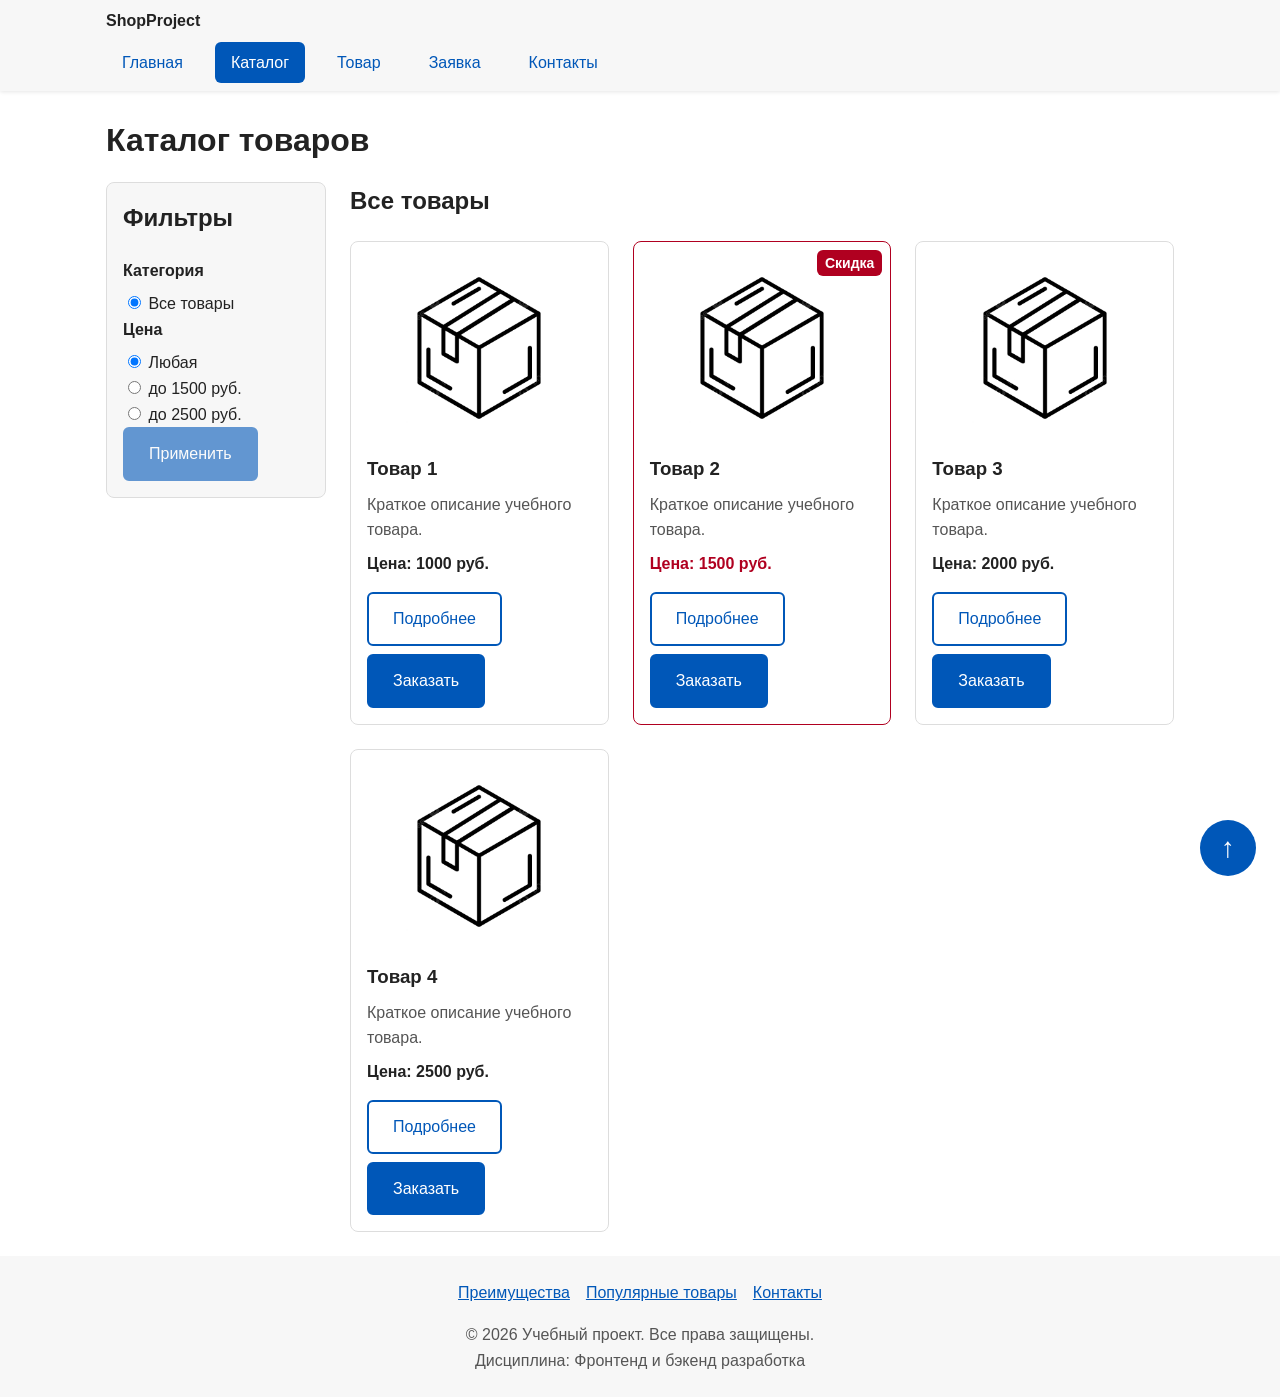
==== commit a716d650: "refactor: rename product-grid to products-grid and filters to catalog-filters" ====
--- a/catalog.html
+++ b/catalog.html
@@ -19,42 +19,35 @@
         <li class="site-nav__item"><a class="site-nav__link" href="product.html">Товар</a></li>
         <li class="site-nav__item"><a class="site-nav__link" href="order.html">Заявка</a></li>
         <li class="site-nav__item"><a class="site-nav__link" href="contacts.html">Контакты</a></li>
-        <li class="site-nav__item"><a class="site-nav__link" href="index.html#advantages">Преимущества</a></li>
-        <li class="site-nav__item"><a class="site-nav__link" href="index.html#popular">Популярные товары</a></li>
         </ul>
       </nav>
     </div>
   </header>
 
   <main id="main">
-    <nav class="breadcrumbs" aria-label="Хлебные крошки">
-      <a class="breadcrumbs__link" href="index.html">Главная</a>
-      <span class="breadcrumbs__current">Каталог</span>
-    </nav>
     <h1 class="page-title">Каталог товаров</h1>
-
+    
     <div class="catalog-layout">
-      <aside class="filters" aria-labelledby="filters-title">
-        <h2 class="filters__title" id="filters-title">Фильтры</h2>
-        <form class="filters__form" action="#" method="get">
-          <fieldset class="filters__group">
-            <legend class="filters__legend">Категория</legend>
-            <label class="filters__option"><input type="radio" name="category" value="all" checked> Все товары</label>
+      <aside class="catalog-filters" aria-labelledby="filters-title">
+        <h2 class="catalog-filters__title" id="filters-title">Фильтры</h2>
+        <form class="catalog-filters-filters__form" action="#" method="get">
+          <fieldset class="catalog-filters__group">
+            <legend class="catalog-filters__legend">Категория</legend>
+            <label class="catalog-filters__option"><input class="catalog-filters__radio" type="radio" name="category" value="all" checked> Все товары</label>
           </fieldset>
-          <fieldset class="filters__group">
-            <legend class="filters__legend">Цена</legend>
-            <label class="filters__label" for="price-from">От</label>
-            <input class="filters__input" id="price-from" name="price-from" type="number" min="0" placeholder="0">
-            <label class="filters__label" for="price-to">До</label>
-            <input class="filters__input" id="price-to" name="price-to" type="number" min="0" placeholder="5000">
+          <fieldset class="catalog-filters__group">
+            <legend class="catalog-filters__legend">Цена</legend>
+            <label class="catalog-filters__option"><input type="radio" name="price" value="any" checked> Любая</label>
+            <label class="catalog-filters__option"><input type="radio" name="price" value="1500"> до 1500 руб.</label>
+            <label class="catalog-filters__option"><input type="radio" name="price" value="2500"> до 2500 руб.</label>
           </fieldset>
-          <button class="button" type="submit" disabled>Применить</button>
+          <button class="button button--primary" type="submit" disabled>Применить</button>
         </form>
       </aside>
 
       <section class="catalog" aria-labelledby="catalog-title">
         <h2 class="catalog__title" id="catalog-title">Все товары</h2>
-        <div class="product-grid">
+        <div class="products-grid">
       <article class="product-card">
         <img class="product-card__image" src="images/product.png" alt="Товар 1" width="300" height="200">
         <h3 class="product-card__title">Товар 1</h3>
@@ -62,7 +55,7 @@
         <p class="product-card__price">Цена: 1000 руб.</p>
         <div class="product-card__actions">
           <a class="button button--secondary" href="product.html">Подробнее</a>
-          <button class="button product-card__button" type="button" data-product="Товар 1">Заказать</button>
+          <button class="button button--primary product-card__button" type="button" data-product="Товар 1">Заказать</button>
         </div>
       </article>
       <article class="product-card product-card--discount">
@@ -73,7 +66,7 @@
         <p class="product-card__price">Цена: 1500 руб.</p>
         <div class="product-card__actions">
           <a class="button button--secondary" href="product.html">Подробнее</a>
-          <button class="button product-card__button" type="button" data-product="Товар 2">Заказать</button>
+          <button class="button button--primary product-card__button" type="button" data-product="Товар 2">Заказать</button>
         </div>
       </article>
       <article class="product-card">
@@ -83,7 +76,7 @@
         <p class="product-card__price">Цена: 2000 руб.</p>
         <div class="product-card__actions">
           <a class="button button--secondary" href="product.html">Подробнее</a>
-          <button class="button product-card__button" type="button" data-product="Товар 3">Заказать</button>
+          <button class="button button--primary product-card__button" type="button" data-product="Товар 3">Заказать</button>
         </div>
       </article>
       <article class="product-card">
@@ -93,7 +86,7 @@
         <p class="product-card__price">Цена: 2500 руб.</p>
         <div class="product-card__actions">
           <a class="button button--secondary" href="product.html">Подробнее</a>
-          <button class="button product-card__button" type="button" data-product="Товар 4">Заказать</button>
+          <button class="button button--primary product-card__button" type="button" data-product="Товар 4">Заказать</button>
         </div>
       </article>
         </div>
@@ -137,7 +130,7 @@
     </div>
     <div class="order-form__field">
       <label class="order-form__label" for="dlg-topic">Тема заявки</label>
-      <select class="order-form__input" id="dlg-topic" name="topic" required>
+      <select class="order-form__select"> id="dlg-topic" name="topic" required>
         <option value="">Выберите тему</option>
         <option value="product">Заказ товара</option>
         <option value="consultation">Консультация</option>
@@ -146,15 +139,14 @@
     </div>
     <div class="order-form__field">
       <label class="order-form__label" for="dlg-comment">Комментарий</label>
-      <textarea class="order-form__input" id="dlg-comment" name="comment" rows="4" placeholder="Укажите дополнительную информацию"></textarea>
+      <textarea class="order-form__textarea" id="dlg-comment" name="comment" rows="4" placeholder="Укажите дополнительную информацию"></textarea>
     </div>
     <div class="order-form__field order-form__field--checkbox">
-      <input id="dlg-agreement" name="agreement" type="checkbox" required>
-      <label class="order-form__label" for="dlg-agreement">Я согласен на обработку данных</label>
+      <input class="order-form__checkbox" id="dlg-agreement" name="agreement" type="checkbox" required>      <label class="order-form__label" for="dlg-agreement">Я согласен на обработку данных</label>
     </div>
     <div class="order-form__actions">
       <button class="button button--secondary" type="button" id="close-order-dialog">Закрыть</button>
-      <button class="button" type="submit">Отправить заявку</button>
+      <button class="button button--primary" type="submit">Отправить заявку</button>
     </div>
   </form>
   </dialog>
--- a/css/style.css
+++ b/css/style.css
@@ -1,6 +1,7 @@
 /* ===== Переменные ===== */
 :root {
   --color-bg: #ffffff;
+  --color-white: #ffffff;
   --color-surface: #f7f7f7;
   --color-hero: #eef5ff;
   --color-text: #222222;
@@ -10,11 +11,15 @@
   --color-border: #dddddd;
   --color-danger: #b00020;
   --color-success: #1b6e3c;
+  --space-xs: 4px;
   --space-sm: 8px;
   --space-md: 16px;
   --space-lg: 24px;
+  --space-xl: 32px;
   --radius-sm: 6px;
   --radius-md: 8px;
+  --radius-lg: 12px;
+  --container-width: 1100px;
 }
 
 /* ===== Базовые стили ===== */
@@ -43,7 +48,7 @@
 main {
   flex: 1;
   width: 100%;
-  max-width: 1100px;
+  max-width: var(--container-width);
   margin: 0 auto;
   padding: var(--space-lg) var(--space-md);
 }
@@ -70,7 +75,7 @@
 }
 
 .site-header__inner {
-  max-width: 1100px;
+  max-width: var(--container-width);
   margin: 0 auto;
   padding: var(--space-sm) var(--space-md);
 }
@@ -87,6 +92,8 @@
 .site-nav__list {
   display: flex;
   flex-wrap: wrap;
+  justify-content: flex-start;
+  align-items: center;
   gap: var(--space-md);
   margin: 0;
   padding: 0;
@@ -105,7 +112,7 @@
 }
 
 .site-nav__link--active {
-  color: #ffffff;
+  color: var(--color-white);
   background-color: var(--color-primary);
 }
 
@@ -133,47 +140,71 @@
   margin: 0;
 }
 
+
 /* ===== Кнопки ===== */
 .button {
   display: inline-block;
   padding: 12px var(--space-lg);
   font: inherit;
-  color: #ffffff;
   text-decoration: none;
-  background-color: var(--color-primary);
   border: 2px solid var(--color-primary);
   border-radius: var(--radius-sm);
   cursor: pointer;
 }
 
-.button:hover {
-  background-color: var(--color-primary-dark);
-  border-color: var(--color-primary-dark);
-}
-
 .button:focus-visible {
   outline: 2px solid var(--color-primary);
   outline-offset: 3px;
 }
 
+.button--primary {
+  color: var(--color-white);
+  background-color: var(--color-primary);
+}
+
+.button--primary:hover {
+  background-color: var(--color-primary-dark);
+  border-color: var(--color-primary-dark);
+}
+
 .button--secondary {
   color: var(--color-primary);
   background-color: transparent;
 }
 
 .button--secondary:hover {
-  color: #ffffff;
-}
-
-button:disabled,
+  color: var(--color-white);
+  background-color: var(--color-primary-dark);
+  border-color: var(--color-primary-dark);
+}
+
+.button:disabled,
 .button--disabled {
   opacity: 0.6;
   cursor: not-allowed;
 }
 
-button:disabled:hover {
+.button--primary:disabled:hover {
   background-color: var(--color-primary);
   border-color: var(--color-primary);
+}
+
+/* ===== Хлебные крошки ===== */
+.breadcrumbs {
+  display: flex;
+  flex-wrap: wrap;
+  gap: var(--space-sm);
+  margin-bottom: var(--space-md);
+}
+
+.breadcrumbs__link::after {
+  content: "/";
+  margin-left: var(--space-sm);
+  color: var(--color-muted);
+}
+
+.breadcrumbs__current {
+  color: var(--color-muted);
 }
 
 /* ===== Секции ===== */
@@ -212,7 +243,7 @@
 }
 
 /* ===== Карточки (Grid + позиционирование) ===== */
-.product-grid {
+.products-grid {
   display: grid;
   grid-template-columns: repeat(auto-fit, minmax(220px, 1fr));
   gap: var(--space-lg);
@@ -268,7 +299,7 @@
   padding: 2px var(--space-sm);
   font-size: 0.875rem;
   font-weight: 700;
-  color: #ffffff;
+  color: var(--color-white);
   background-color: var(--color-danger);
   border-radius: var(--radius-sm);
 }
@@ -301,23 +332,24 @@
   text-align: left;
 }
 
-.data-table th,
-.data-table td {
+.data-table__head-cell,
+.data-table__row-head,
+.data-table__cell {
   padding: var(--space-sm) var(--space-md);
   text-align: left;
   border: 1px solid var(--color-border);
 }
 
-.data-table thead th {
-  color: #ffffff;
+.data-table__head-cell {
+  color: var(--color-white);
   background-color: var(--color-primary);
 }
 
-.data-table tbody th {
+.data-table__row-head {
   background-color: var(--color-surface);
 }
 
-.data-table tbody tr:hover td {
+.data-table__row:hover .data-table__cell {
   background-color: var(--color-hero);
 }
 
@@ -343,7 +375,9 @@
   font-weight: 700;
 }
 
-.order-form__input {
+.order-form__input,
+.order-form__select,
+.order-form__textarea {
   width: 100%;
   padding: 10px 12px;
   font: inherit;
@@ -351,11 +385,18 @@
   border-radius: var(--radius-sm);
 }
 
-.order-form__input:hover {
+.order-form__input:hover,
+.order-form__select:hover,
+.order-form__textarea:hover {
   border-color: var(--color-primary);
 }
 
-.order-form__input:user-invalid {
+.order-form__input[aria-invalid="true"],
+.order-form__select[aria-invalid="true"],
+.order-form__textarea[aria-invalid="true"],
+.order-form__input:user-invalid,
+.order-form__select:user-invalid,
+.order-form__textarea:user-invalid {
   border-color: var(--color-danger);
 }
 
@@ -414,7 +455,7 @@
   width: 56px;
   height: 56px;
   font-size: 1.75rem;
-  color: #ffffff;
+  color: var(--color-white);
   text-decoration: none;
   background-color: var(--color-primary);
   border-radius: 50%;
@@ -431,7 +472,7 @@
   z-index: 200;
   margin: 0;
   padding: var(--space-md) var(--space-lg);
-  color: #ffffff;
+  color: var(--color-white);
   background-color: var(--color-success);
   border-radius: var(--radius-md);
   transform: translateX(-50%);
@@ -445,11 +486,13 @@
 .catalog-layout {
   display: grid;
   grid-template-columns: 220px 1fr;
+  grid-template-areas: "filters products";
   gap: var(--space-lg);
   align-items: start;
 }
 
-.filters {
+.catalog-filters {
+  grid-area: filters;
   position: sticky;
   top: 130px;
   padding: var(--space-md);
@@ -458,25 +501,52 @@
   border-radius: var(--radius-md);
 }
 
-.filters__title,
+.catalog {
+  grid-area: products;
+}
+
+.catalog-filters__title,
 .catalog__title {
   margin-top: 0;
 }
 
-.filters__group {
-  margin: 0 0 var(--space-md);
+.catalog-filters__form {
+  display: grid;
+  gap: var(--space-md);
+}
+
+.catalog-filters__group {
+  margin: 0;
   padding: 0;
   border: 0;
 }
 
-.filters__legend {
+.catalog-filters__legend {
   margin-bottom: var(--space-sm);
   padding: 0;
   font-weight: 700;
 }
 
-.filters__option {
+.catalog-filters__option {
   display: block;
+}
+
+.catalog-filters__label {
+  display: block;
+  margin-bottom: var(--space-xs);
+}
+
+.catalog-filters__input {
+  width: 100%;
+  margin-bottom: var(--space-sm);
+  padding: 8px 10px;
+  font: inherit;
+  border: 1px solid var(--color-border);
+  border-radius: var(--radius-sm);
+}
+
+.catalog-filters__input:hover {
+  border-color: var(--color-primary);
 }
 
 /* ===== Карточка товара ===== */
@@ -510,7 +580,11 @@
     grid-template-columns: 1fr;
   }
 
-  .filters {
+  .catalog-layout {
+    grid-template-areas: "filters" "products";
+  }
+
+  .catalog-filters {
     position: static;
   }
 }
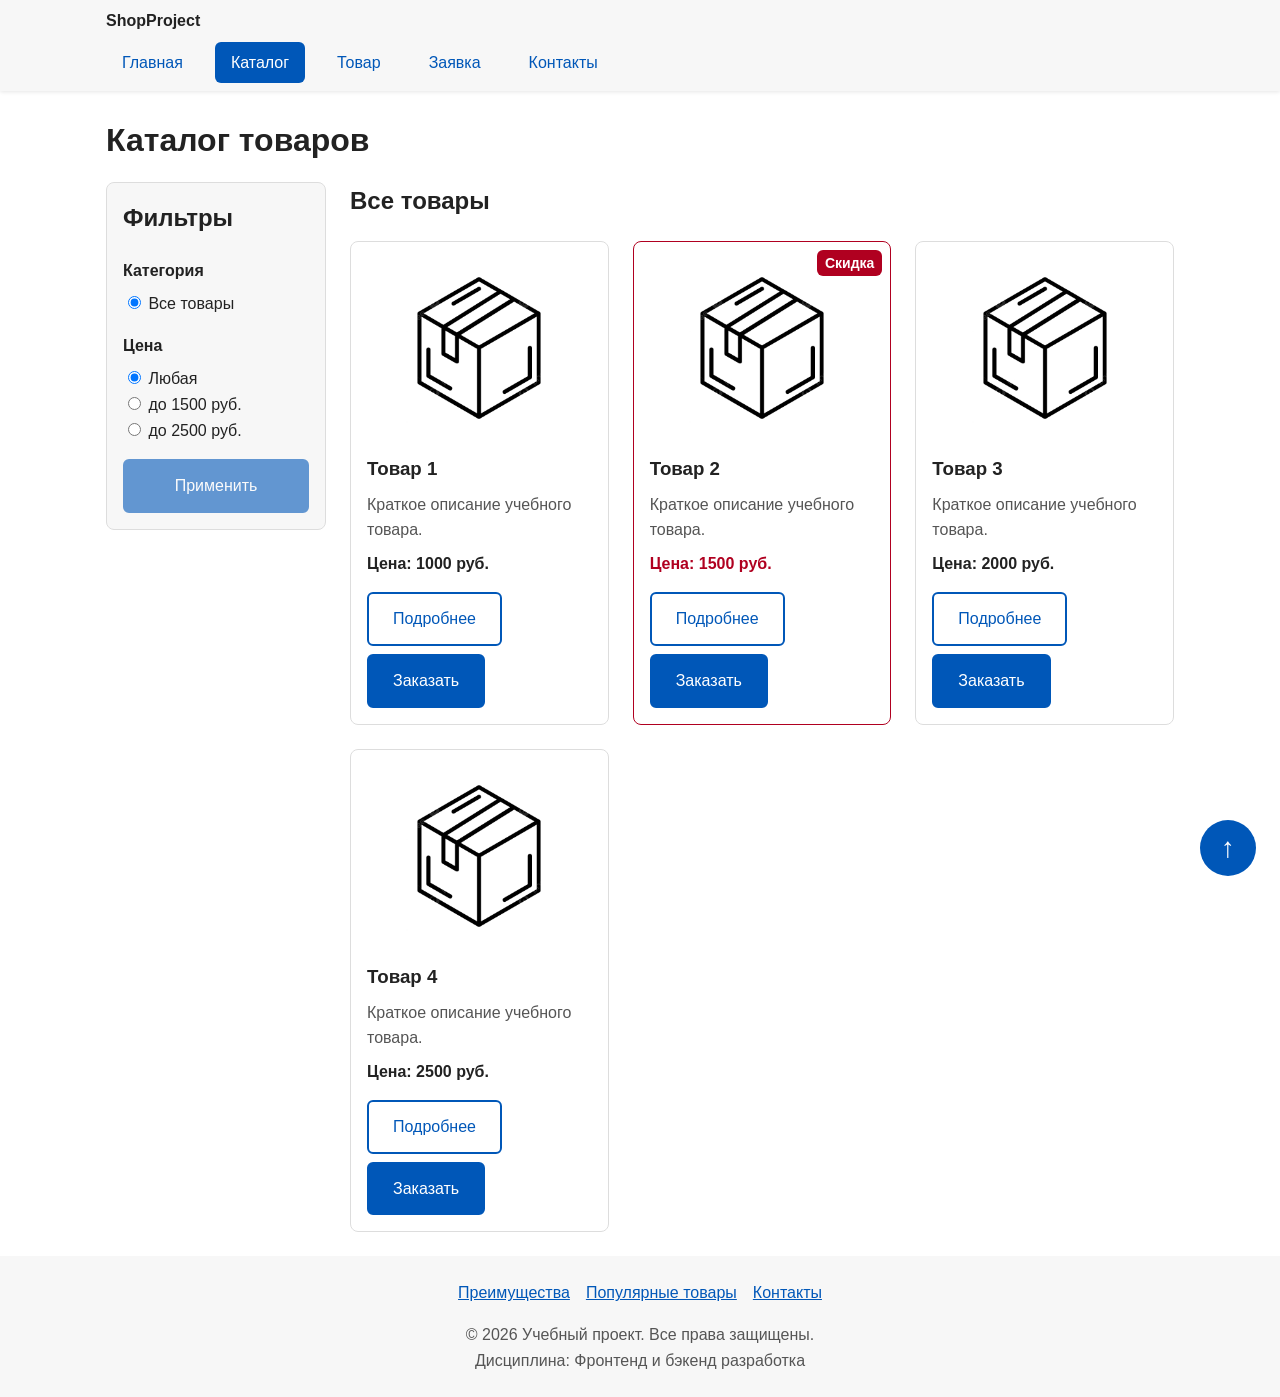
==== commit 3b43d222: "fix: repair broken select, textarea and filter form markup" ====
--- a/catalog.html
+++ b/catalog.html
@@ -30,16 +30,16 @@
     <div class="catalog-layout">
       <aside class="catalog-filters" aria-labelledby="filters-title">
         <h2 class="catalog-filters__title" id="filters-title">Фильтры</h2>
-        <form class="catalog-filters-filters__form" action="#" method="get">
+        <form class="catalog-filters__form" action="#" method="get">
           <fieldset class="catalog-filters__group">
             <legend class="catalog-filters__legend">Категория</legend>
             <label class="catalog-filters__option"><input class="catalog-filters__radio" type="radio" name="category" value="all" checked> Все товары</label>
           </fieldset>
           <fieldset class="catalog-filters__group">
             <legend class="catalog-filters__legend">Цена</legend>
-            <label class="catalog-filters__option"><input type="radio" name="price" value="any" checked> Любая</label>
-            <label class="catalog-filters__option"><input type="radio" name="price" value="1500"> до 1500 руб.</label>
-            <label class="catalog-filters__option"><input type="radio" name="price" value="2500"> до 2500 руб.</label>
+            <label class="catalog-filters__option"><input class="catalog-filters__radio" type="radio" name="price" value="any" checked> Любая</label>
+            <label class="catalog-filters__option"><input class="catalog-filters__radio" type="radio" name="price" value="1500"> до 1500 руб.</label>
+            <label class="catalog-filters__option"><input class="catalog-filters__radio" type="radio" name="price" value="2500"> до 2500 руб.</label>
           </fieldset>
           <button class="button button--primary" type="submit" disabled>Применить</button>
         </form>
@@ -130,7 +130,7 @@
     </div>
     <div class="order-form__field">
       <label class="order-form__label" for="dlg-topic">Тема заявки</label>
-      <select class="order-form__select"> id="dlg-topic" name="topic" required>
+      <select class="order-form__select" id="dlg-topic" name="topic" required>
         <option value="">Выберите тему</option>
         <option value="product">Заказ товара</option>
         <option value="consultation">Консультация</option>
@@ -142,7 +142,8 @@
       <textarea class="order-form__textarea" id="dlg-comment" name="comment" rows="4" placeholder="Укажите дополнительную информацию"></textarea>
     </div>
     <div class="order-form__field order-form__field--checkbox">
-      <input class="order-form__checkbox" id="dlg-agreement" name="agreement" type="checkbox" required>      <label class="order-form__label" for="dlg-agreement">Я согласен на обработку данных</label>
+      <input class="order-form__checkbox" id="dlg-agreement" name="agreement" type="checkbox" required>
+      <label class="order-form__label" for="dlg-agreement">Я согласен на обработку данных</label>
     </div>
     <div class="order-form__actions">
       <button class="button button--secondary" type="button" id="close-order-dialog">Закрыть</button>
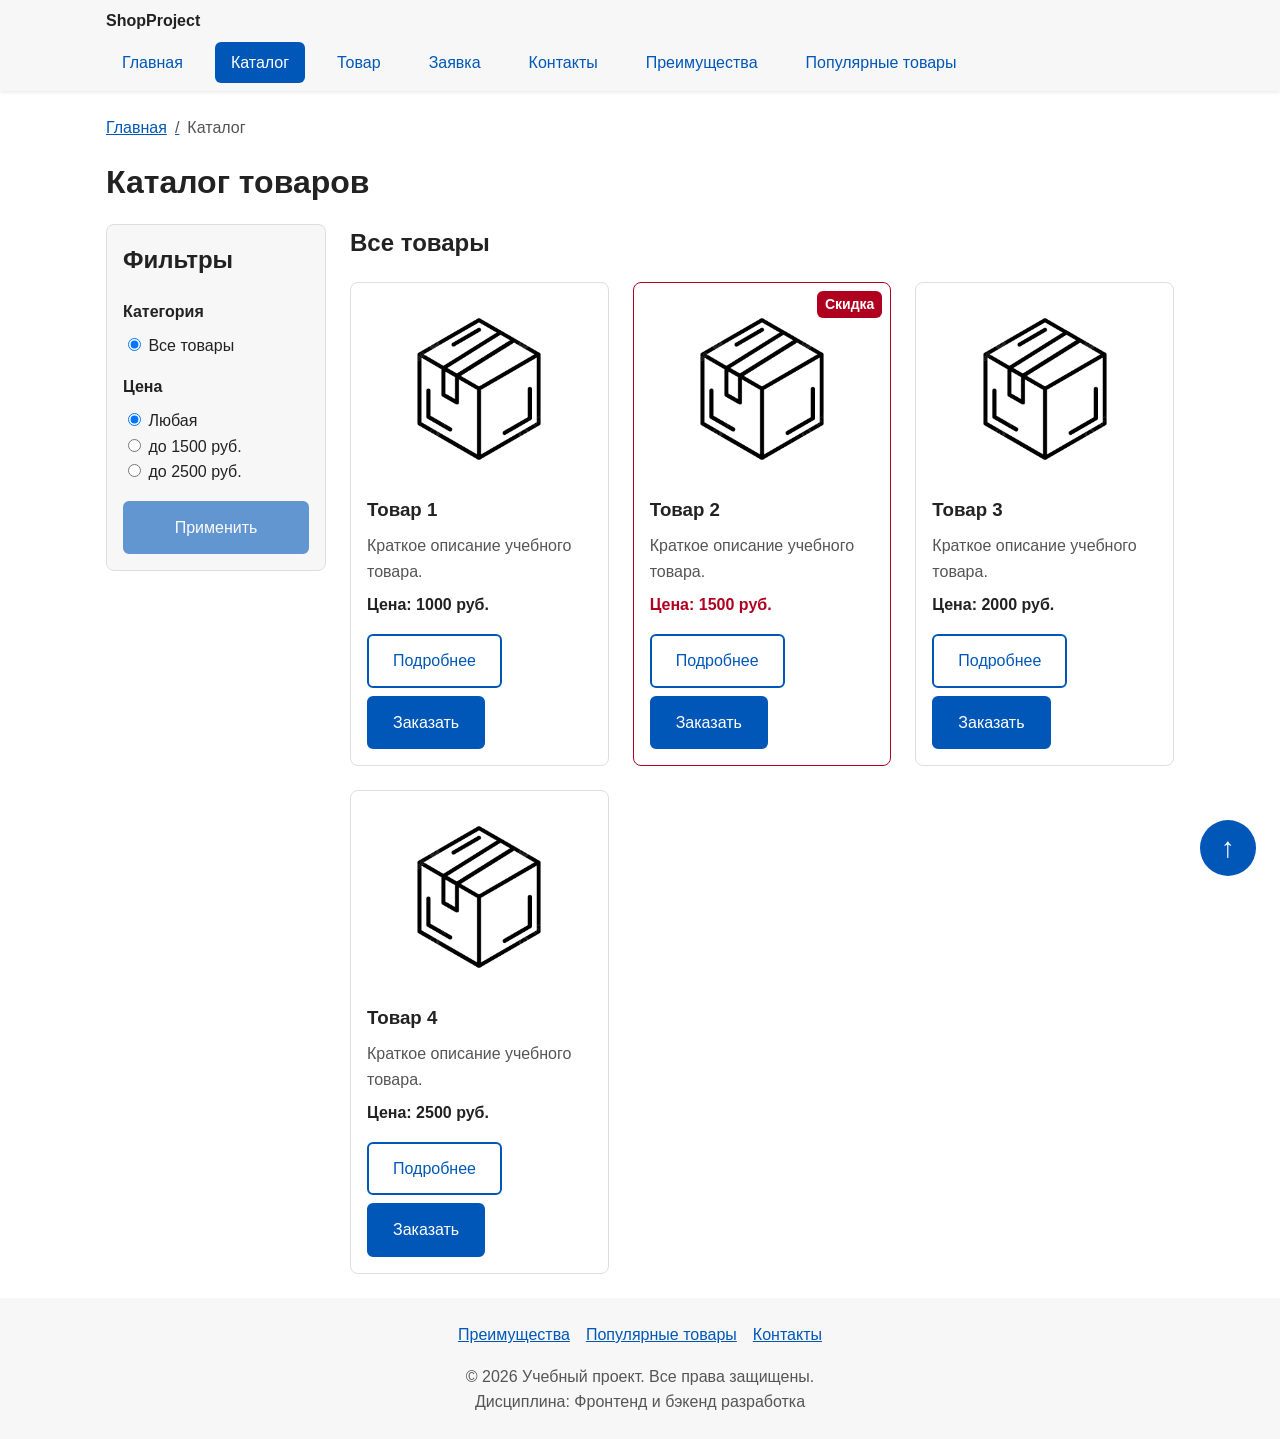
==== commit dfe695d6: "fix: unify navigation, restore catalog breadcrumbs and add skip link" ====
--- a/catalog.html
+++ b/catalog.html
@@ -9,6 +9,7 @@
   <script src="js/main.js" defer></script>
 </head>
 <body>
+  <a class="skip-link" href="#main">Перейти к основному содержимому</a>
   <header class="site-header" id="top">
     <div class="site-header__inner">
       <a class="site-header__logo" href="index.html">ShopProject</a>
@@ -19,14 +20,20 @@
         <li class="site-nav__item"><a class="site-nav__link" href="product.html">Товар</a></li>
         <li class="site-nav__item"><a class="site-nav__link" href="order.html">Заявка</a></li>
         <li class="site-nav__item"><a class="site-nav__link" href="contacts.html">Контакты</a></li>
+        <li class="site-nav__item"><a class="site-nav__link" href="index.html#advantages">Преимущества</a></li>
+        <li class="site-nav__item"><a class="site-nav__link" href="index.html#popular">Популярные товары</a></li>
         </ul>
       </nav>
     </div>
   </header>
 
   <main id="main">
+    <nav class="breadcrumbs" aria-label="Хлебные крошки">
+      <a class="breadcrumbs__link" href="index.html">Главная</a>
+      <span class="breadcrumbs__current">Каталог</span>
+    </nav>
     <h1 class="page-title">Каталог товаров</h1>
-    
+
     <div class="catalog-layout">
       <aside class="catalog-filters" aria-labelledby="filters-title">
         <h2 class="catalog-filters__title" id="filters-title">Фильтры</h2>
--- a/css/style.css
+++ b/css/style.css
@@ -65,6 +65,23 @@
   outline-offset: 3px;
 }
 
+/* ===== Ссылка «Перейти к содержимому» (доступность) ===== */
+.skip-link {
+  position: absolute;
+  top: var(--space-sm);
+  left: var(--space-sm);
+  z-index: 300;
+  padding: var(--space-sm) var(--space-md);
+  color: var(--color-white);
+  background-color: var(--color-primary);
+  border-radius: var(--radius-sm);
+  transform: translateY(-200%);
+}
+
+.skip-link:focus-visible {
+  transform: translateY(0);
+}
+
 /* ===== Шапка (sticky) ===== */
 .site-header {
   position: sticky;
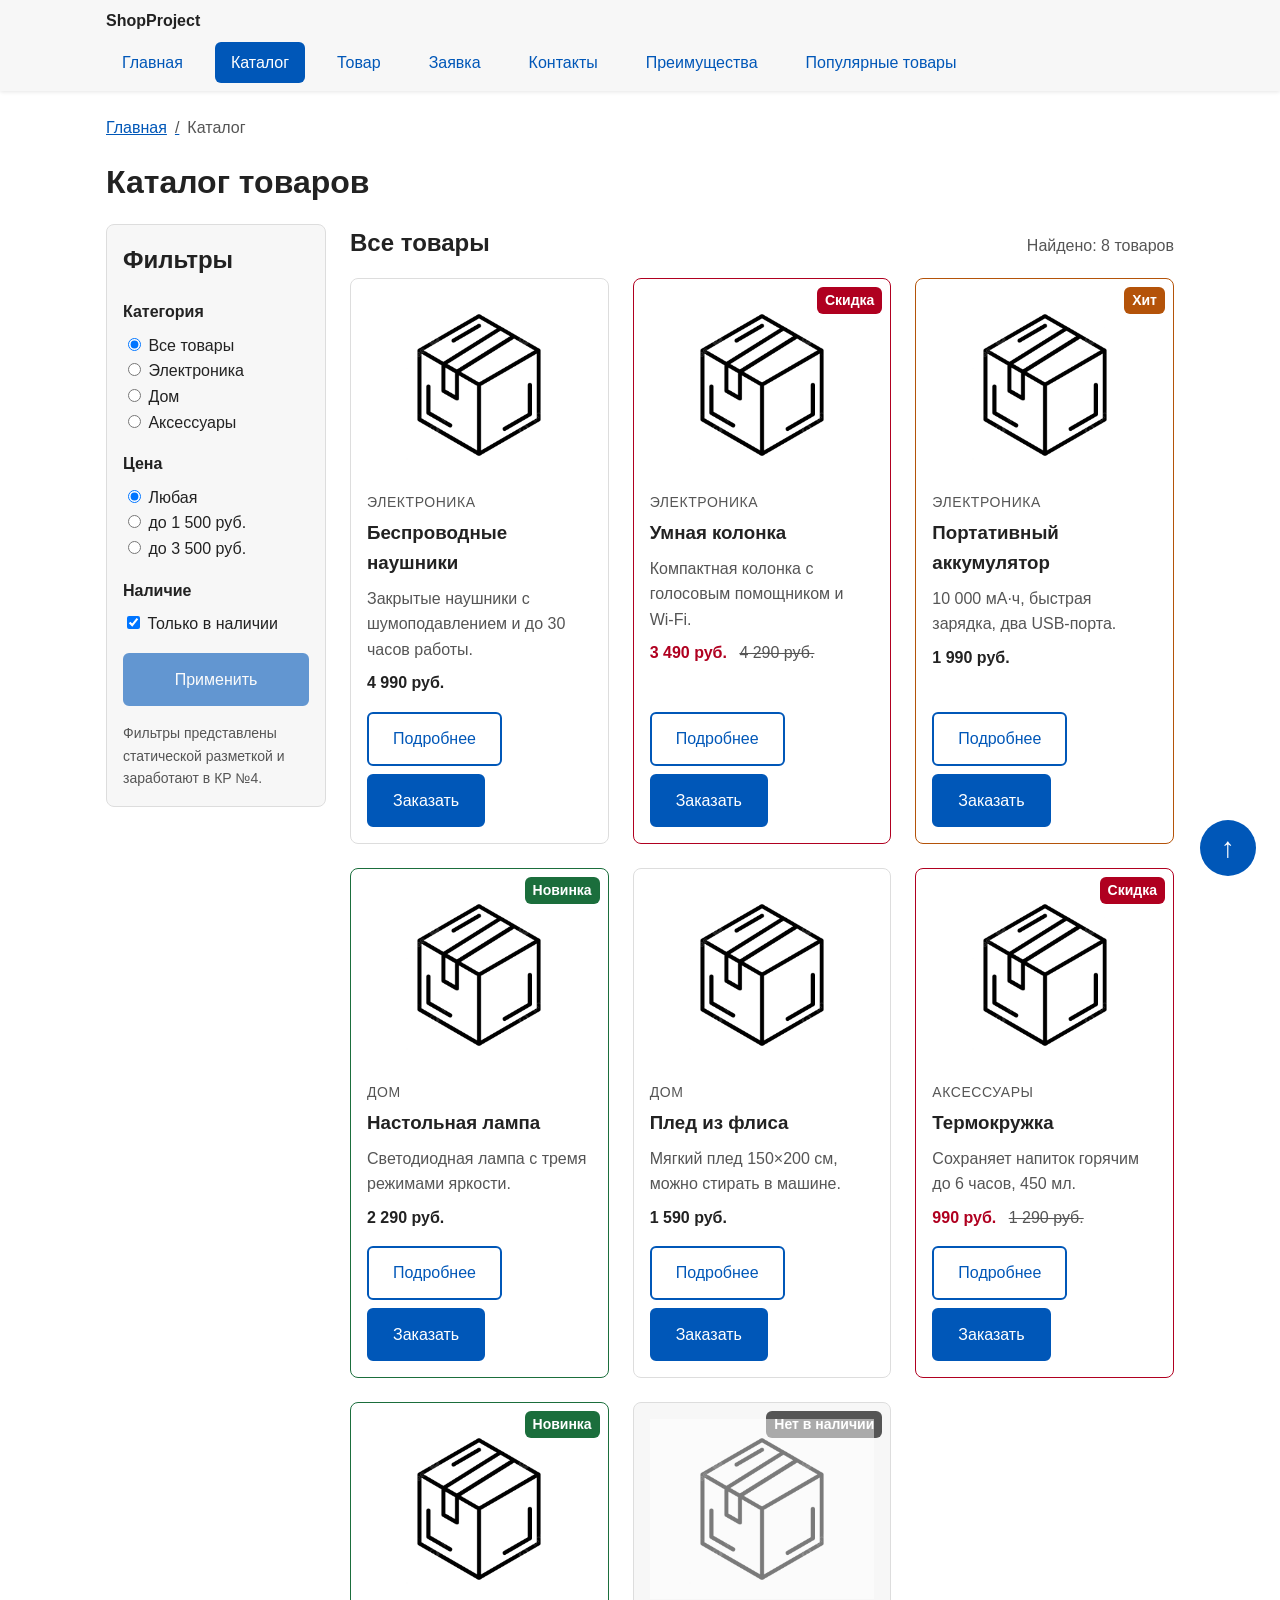
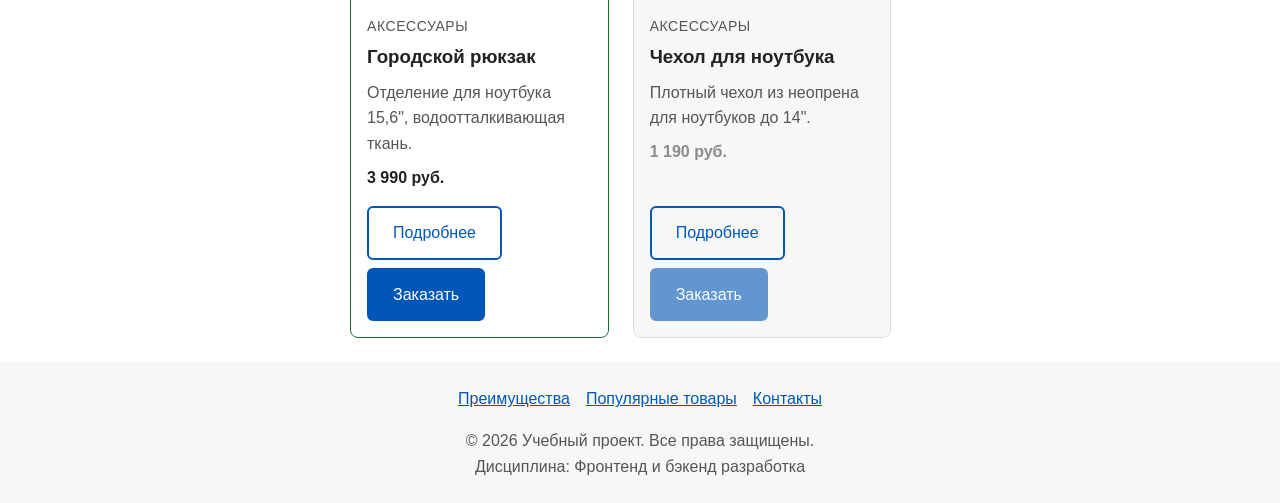
==== commit 97038186: "feat: extend catalog with categories, badges and more products" ====
--- a/catalog.html
+++ b/catalog.html
@@ -41,61 +41,125 @@
           <fieldset class="catalog-filters__group">
             <legend class="catalog-filters__legend">Категория</legend>
             <label class="catalog-filters__option"><input class="catalog-filters__radio" type="radio" name="category" value="all" checked> Все товары</label>
+            <label class="catalog-filters__option"><input class="catalog-filters__radio" type="radio" name="category" value="electronics"> Электроника</label>
+            <label class="catalog-filters__option"><input class="catalog-filters__radio" type="radio" name="category" value="home"> Дом</label>
+            <label class="catalog-filters__option"><input class="catalog-filters__radio" type="radio" name="category" value="accessories"> Аксессуары</label>
           </fieldset>
           <fieldset class="catalog-filters__group">
             <legend class="catalog-filters__legend">Цена</legend>
             <label class="catalog-filters__option"><input class="catalog-filters__radio" type="radio" name="price" value="any" checked> Любая</label>
-            <label class="catalog-filters__option"><input class="catalog-filters__radio" type="radio" name="price" value="1500"> до 1500 руб.</label>
-            <label class="catalog-filters__option"><input class="catalog-filters__radio" type="radio" name="price" value="2500"> до 2500 руб.</label>
+            <label class="catalog-filters__option"><input class="catalog-filters__radio" type="radio" name="price" value="1500"> до 1 500 руб.</label>
+            <label class="catalog-filters__option"><input class="catalog-filters__radio" type="radio" name="price" value="3500"> до 3 500 руб.</label>
+          </fieldset>
+          <fieldset class="catalog-filters__group">
+            <legend class="catalog-filters__legend">Наличие</legend>
+            <label class="catalog-filters__option"><input class="catalog-filters__checkbox" type="checkbox" name="in-stock" checked> Только в наличии</label>
           </fieldset>
           <button class="button button--primary" type="submit" disabled>Применить</button>
+          <p class="catalog-filters__note">Фильтры представлены статической разметкой и заработают в КР №4.</p>
         </form>
       </aside>
 
       <section class="catalog" aria-labelledby="catalog-title">
-        <h2 class="catalog__title" id="catalog-title">Все товары</h2>
+        <div class="catalog__toolbar">
+          <h2 class="catalog__title" id="catalog-title">Все товары</h2>
+          <p class="catalog__count">Найдено: 8 товаров</p>
+        </div>
         <div class="products-grid">
-      <article class="product-card">
-        <img class="product-card__image" src="images/product.png" alt="Товар 1" width="300" height="200">
-        <h3 class="product-card__title">Товар 1</h3>
-        <p class="product-card__description">Краткое описание учебного товара.</p>
-        <p class="product-card__price">Цена: 1000 руб.</p>
-        <div class="product-card__actions">
-          <a class="button button--secondary" href="product.html">Подробнее</a>
-          <button class="button button--primary product-card__button" type="button" data-product="Товар 1">Заказать</button>
-        </div>
-      </article>
-      <article class="product-card product-card--discount">
-        <span class="product-card__badge">Скидка</span>
-        <img class="product-card__image" src="images/product.png" alt="Товар 2" width="300" height="200">
-        <h3 class="product-card__title">Товар 2</h3>
-        <p class="product-card__description">Краткое описание учебного товара.</p>
-        <p class="product-card__price">Цена: 1500 руб.</p>
-        <div class="product-card__actions">
-          <a class="button button--secondary" href="product.html">Подробнее</a>
-          <button class="button button--primary product-card__button" type="button" data-product="Товар 2">Заказать</button>
-        </div>
-      </article>
-      <article class="product-card">
-        <img class="product-card__image" src="images/product.png" alt="Товар 3" width="300" height="200">
-        <h3 class="product-card__title">Товар 3</h3>
-        <p class="product-card__description">Краткое описание учебного товара.</p>
-        <p class="product-card__price">Цена: 2000 руб.</p>
-        <div class="product-card__actions">
-          <a class="button button--secondary" href="product.html">Подробнее</a>
-          <button class="button button--primary product-card__button" type="button" data-product="Товар 3">Заказать</button>
-        </div>
-      </article>
-      <article class="product-card">
-        <img class="product-card__image" src="images/product.png" alt="Товар 4" width="300" height="200">
-        <h3 class="product-card__title">Товар 4</h3>
-        <p class="product-card__description">Краткое описание учебного товара.</p>
-        <p class="product-card__price">Цена: 2500 руб.</p>
-        <div class="product-card__actions">
-          <a class="button button--secondary" href="product.html">Подробнее</a>
-          <button class="button button--primary product-card__button" type="button" data-product="Товар 4">Заказать</button>
-        </div>
-      </article>
+          <article class="product-card">
+            <img class="product-card__image" src="images/product.png" alt="Беспроводные наушники" width="300" height="200">
+            <p class="product-card__category">Электроника</p>
+            <h3 class="product-card__title">Беспроводные наушники</h3>
+            <p class="product-card__description">Закрытые наушники с шумоподавлением и до 30 часов работы.</p>
+            <p class="product-card__price">4 990 руб.</p>
+            <div class="product-card__actions">
+              <a class="button button--secondary" href="product.html">Подробнее</a>
+              <button class="button button--primary product-card__button" type="button" data-product="Беспроводные наушники">Заказать</button>
+            </div>
+          </article>
+          <article class="product-card product-card--discount">
+            <span class="product-card__badge">Скидка</span>
+            <img class="product-card__image" src="images/product.png" alt="Умная колонка" width="300" height="200">
+            <p class="product-card__category">Электроника</p>
+            <h3 class="product-card__title">Умная колонка</h3>
+            <p class="product-card__description">Компактная колонка с голосовым помощником и Wi‑Fi.</p>
+            <p class="product-card__price">3 490 руб. <s class="product-card__old-price">4 290 руб.</s></p>
+            <div class="product-card__actions">
+              <a class="button button--secondary" href="product.html">Подробнее</a>
+              <button class="button button--primary product-card__button" type="button" data-product="Умная колонка">Заказать</button>
+            </div>
+          </article>
+          <article class="product-card product-card--hit">
+            <span class="product-card__badge product-card__badge--hit">Хит</span>
+            <img class="product-card__image" src="images/product.png" alt="Портативный аккумулятор" width="300" height="200">
+            <p class="product-card__category">Электроника</p>
+            <h3 class="product-card__title">Портативный аккумулятор</h3>
+            <p class="product-card__description">10 000 мА·ч, быстрая зарядка, два USB-порта.</p>
+            <p class="product-card__price">1 990 руб.</p>
+            <div class="product-card__actions">
+              <a class="button button--secondary" href="product.html">Подробнее</a>
+              <button class="button button--primary product-card__button" type="button" data-product="Портативный аккумулятор">Заказать</button>
+            </div>
+          </article>
+          <article class="product-card product-card--new">
+            <span class="product-card__badge product-card__badge--new">Новинка</span>
+            <img class="product-card__image" src="images/product.png" alt="Настольная лампа" width="300" height="200">
+            <p class="product-card__category">Дом</p>
+            <h3 class="product-card__title">Настольная лампа</h3>
+            <p class="product-card__description">Светодиодная лампа с тремя режимами яркости.</p>
+            <p class="product-card__price">2 290 руб.</p>
+            <div class="product-card__actions">
+              <a class="button button--secondary" href="product.html">Подробнее</a>
+              <button class="button button--primary product-card__button" type="button" data-product="Настольная лампа">Заказать</button>
+            </div>
+          </article>
+          <article class="product-card">
+            <img class="product-card__image" src="images/product.png" alt="Плед из флиса" width="300" height="200">
+            <p class="product-card__category">Дом</p>
+            <h3 class="product-card__title">Плед из флиса</h3>
+            <p class="product-card__description">Мягкий плед 150×200 см, можно стирать в машине.</p>
+            <p class="product-card__price">1 590 руб.</p>
+            <div class="product-card__actions">
+              <a class="button button--secondary" href="product.html">Подробнее</a>
+              <button class="button button--primary product-card__button" type="button" data-product="Плед из флиса">Заказать</button>
+            </div>
+          </article>
+          <article class="product-card product-card--discount">
+            <span class="product-card__badge">Скидка</span>
+            <img class="product-card__image" src="images/product.png" alt="Термокружка" width="300" height="200">
+            <p class="product-card__category">Аксессуары</p>
+            <h3 class="product-card__title">Термокружка</h3>
+            <p class="product-card__description">Сохраняет напиток горячим до 6 часов, 450 мл.</p>
+            <p class="product-card__price">990 руб. <s class="product-card__old-price">1 290 руб.</s></p>
+            <div class="product-card__actions">
+              <a class="button button--secondary" href="product.html">Подробнее</a>
+              <button class="button button--primary product-card__button" type="button" data-product="Термокружка">Заказать</button>
+            </div>
+          </article>
+          <article class="product-card product-card--new">
+            <span class="product-card__badge product-card__badge--new">Новинка</span>
+            <img class="product-card__image" src="images/product.png" alt="Городской рюкзак" width="300" height="200">
+            <p class="product-card__category">Аксессуары</p>
+            <h3 class="product-card__title">Городской рюкзак</h3>
+            <p class="product-card__description">Отделение для ноутбука 15,6", водоотталкивающая ткань.</p>
+            <p class="product-card__price">3 990 руб.</p>
+            <div class="product-card__actions">
+              <a class="button button--secondary" href="product.html">Подробнее</a>
+              <button class="button button--primary product-card__button" type="button" data-product="Городской рюкзак">Заказать</button>
+            </div>
+          </article>
+          <article class="product-card product-card--unavailable">
+            <span class="product-card__badge product-card__badge--muted">Нет в наличии</span>
+            <img class="product-card__image" src="images/product.png" alt="Чехол для ноутбука" width="300" height="200">
+            <p class="product-card__category">Аксессуары</p>
+            <h3 class="product-card__title">Чехол для ноутбука</h3>
+            <p class="product-card__description">Плотный чехол из неопрена для ноутбуков до 14".</p>
+            <p class="product-card__price">1 190 руб.</p>
+            <div class="product-card__actions">
+              <a class="button button--secondary" href="product.html">Подробнее</a>
+              <button class="button button--primary product-card__button" type="button" data-product="Чехол для ноутбука" disabled>Заказать</button>
+            </div>
+          </article>
         </div>
       </section>
     </div>
--- a/css/style.css
+++ b/css/style.css
@@ -11,6 +11,7 @@
   --color-border: #dddddd;
   --color-danger: #b00020;
   --color-success: #1b6e3c;
+  --color-accent: #b45309;
   --space-xs: 4px;
   --space-sm: 8px;
   --space-md: 16px;
@@ -333,6 +334,49 @@
   color: var(--color-danger);
 }
 
+.product-card__category {
+  margin: 0 0 var(--space-xs);
+  font-size: 0.875rem;
+  color: var(--color-muted);
+  text-transform: uppercase;
+  letter-spacing: 0.04em;
+}
+
+.product-card__old-price {
+  margin-left: var(--space-sm);
+  font-weight: 400;
+  color: var(--color-muted);
+}
+
+.product-card__badge--new {
+  background-color: var(--color-success);
+}
+
+.product-card__badge--hit {
+  background-color: var(--color-accent);
+}
+
+.product-card__badge--muted {
+  background-color: var(--color-muted);
+}
+
+.product-card--new {
+  border-color: var(--color-success);
+}
+
+.product-card--hit {
+  border-color: var(--color-accent);
+}
+
+.product-card--unavailable {
+  background-color: var(--color-surface);
+}
+
+.product-card--unavailable .product-card__image,
+.product-card--unavailable .product-card__price {
+  opacity: 0.5;
+}
+
 /* ===== Таблица ===== */
 .table-wrap {
   overflow-x: auto;
@@ -566,6 +610,30 @@
   border-color: var(--color-primary);
 }
 
+.catalog-filters__note {
+  margin: 0;
+  font-size: 0.875rem;
+  color: var(--color-muted);
+}
+
+.catalog__toolbar {
+  display: flex;
+  flex-wrap: wrap;
+  justify-content: space-between;
+  align-items: baseline;
+  gap: var(--space-sm);
+  margin-bottom: var(--space-md);
+}
+
+.catalog__title {
+  margin-bottom: 0;
+}
+
+.catalog__count {
+  margin: 0;
+  color: var(--color-muted);
+}
+
 /* ===== Карточка товара ===== */
 .product-detail {
   display: grid;
